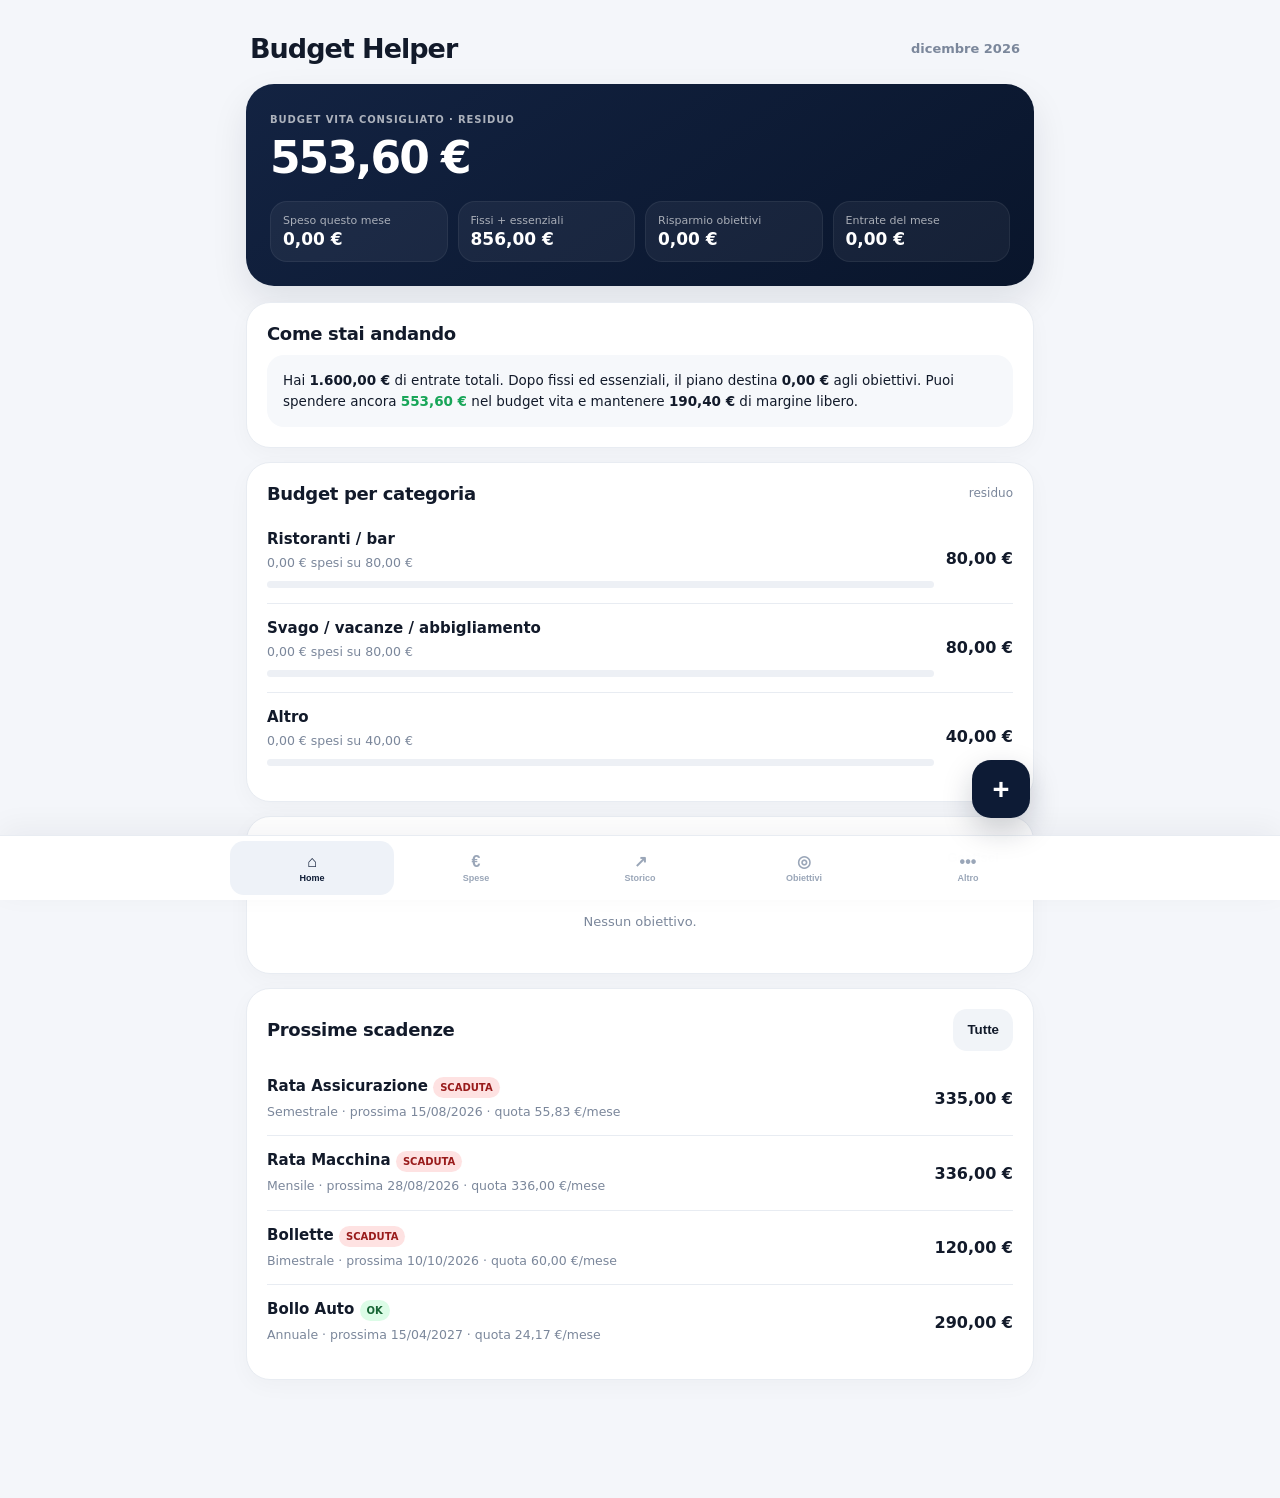
==== index.html @ e0d28193 "Remove income settings and load monthly income logic directly" ====
<!doctype html><html lang="it"><head><meta charset="utf-8"><meta name="viewport" content="width=device-width,initial-scale=1,viewport-fit=cover"><meta name="theme-color" content="#0f172a"><title>Budget Helper</title><link rel="manifest" href="manifest.json"><link rel="stylesheet" href="styles.css"></head><body><div class="wrap"><div class="top"><h1>Budget Helper</h1><div id="monthLabel" class="month"></div></div>
<section id="home" class="page on"><div class="hero"><small>DISPONIBILE PER LA VITA QUOTIDIANA</small><div id="lifeLeft" class="big">€0</div><div class="heroGrid"><div class="heroMini"><span>Speso questo mese</span><b id="spentM">€0</b></div><div class="heroMini"><span>Fissi + essenziali</span><b id="fixedM">€0</b></div><div class="heroMini"><span>Risparmio obiettivi</span><b id="saveM">€0</b></div><div class="heroMini"><span>Entrate del mese</span><b>€0</b></div></div></div><div class="card"><div class="title"><h2>Come stai andando</h2></div><div id="suggestion" class="hint"></div></div><div class="card"><div class="title"><h2>Budget per categoria</h2><span class="muted">residuo</span></div><div id="budgetRows"></div></div><div class="card"><div class="title"><h2>Obiettivi</h2><button class="ghost" onclick="openTab('goals')">Gestisci</button></div><div id="goalPreview"></div></div><div class="card"><div class="title"><h2>Prossime scadenze</h2><button class="ghost" onclick="openTab('deadlines')">Tutte</button></div><div id="homeDeadlines"></div></div></section>
<section id="expenses" class="page"><div class="card"><div class="title"><h2>Spese di questo mese</h2><div><span id="expenseTotal" class="money"></span> <button onclick="openExpense()">+ Spesa</button></div></div><div id="expenseList"></div></div></section>
<section id="history" class="page"><div class="card"><div class="monthNav"><button class="ghost" onclick="shiftHistory(-1)">‹</button><select id="historyMonth" onchange="setHistoryMonth(this.value)"></select><button class="ghost" onclick="shiftHistory(1)">›</button></div></div><div class="card"><div class="statGrid"><div class="stat"><span>Entrate</span><input id="histIncome" type="number" step=".01" onchange="saveHistoryIncome()"></div><div class="stat"><span>Uscite</span><b id="histOut">€0</b></div><div class="stat"><span>Risparmio</span><b id="histSave">€0</b></div><div class="stat"><span>% risparmio</span><b id="histRate">0%</b></div></div></div><div class="card"><div class="title"><h2>Andamento spese</h2><div id="chartToggle" class="toggle"><button class="on" onclick="switchChart('total',this)">Totale</button><button onclick="switchChart('cats',this)">Categorie</button></div></div><div class="chartWrap"><canvas id="historyChart"></canvas></div></div><div class="card"><div class="title"><h2>Spesa per categoria</h2></div><div id="historyCats"></div></div></section>
<section id="goals" class="page"><div class="card"><div class="split"><div class="stat"><span>Capacità mensile</span><b id="goalCapacity">€0</b></div><div class="stat"><span>Non assegnato</span><b id="goalRemainder">€0</b></div></div></div><div class="card"><div class="title"><h2>Obiettivi di risparmio</h2></div><div id="goalList"></div></div><div class="card"><h2 style="font-size:16px">Nuovo obiettivo</h2><div class="form"><input id="gName" placeholder="Nome, es. Matrimonio"><div class="form2"><input id="gTarget" type="number" placeholder="Target €"><input id="gSaved" type="number" placeholder="Già accantonato €"></div><div class="form2"><input id="gPrio" type="number" min="1" value="1" placeholder="Priorità"><input id="gDate" type="date"></div><button onclick="addGoal()">Aggiungi obiettivo</button></div></div></section>
<section id="deadlines" class="page"><div class="card"><div class="title"><h2>Spese fisse & scadenze</h2><span class="money"><span id="deadlineMonthly"></span>/mese</span></div><div id="deadlineList"></div></div><div class="card"><h2 style="font-size:16px">Nuova scadenza</h2><div class="form"><input id="dlName" placeholder="Voce, es. Assicurazione"><div class="form2"><input id="dlAmount" type="number" step=".01" placeholder="Importo €"><select id="dlFreq"><option>Mensile</option><option>Bimestrale</option><option>Trimestrale</option><option>Semestrale</option><option>Annuale</option></select></div><input id="dlDate" type="date"><button onclick="addDeadline()">Aggiungi scadenza</button></div></div><div class="card"><div class="callout">Quando premi <b>Pagato</b>, la prossima data avanza automaticamente in base alla frequenza. La quota mensile viene usata dal Budget Helper per capire quanto denaro è davvero disponibile.</div></div></section>
<section id="settings" class="page"><div class="card"><div class="title"><h2>Budget e costi fissi</h2></div><div class="setting"><div><div class="name">Budget vita quotidiana</div><div class="meta">Soglia minima di comfort per ristoranti, svago e altro</div></div><input id="life" type="number" onchange="saveSettings()"></div><div class="setting"><div><div class="name">Altri costi fissi mensili</div><div class="meta">Oltre alle scadenze ricorrenti</div></div><input id="otherFixed" type="number" onchange="saveSettings()"></div><div class="row"><div><div class="name">Totale fissi mensilizzati</div><div class="meta">Calcolato automaticamente dalle scadenze</div></div><div id="fixedCalc" class="money"></div></div></div><div class="card"><div class="title"><h2>Minimi essenziali</h2><span class="muted">protetti prima del risparmio</span></div><div id="essentialSettings"></div></div><div class="card"><div class="title"><h2>Distribuzione budget vita</h2><span class="muted">percentuali</span></div><div id="catSettings"></div></div></section>
<section id="more" class="page"><div class="moreHero"><div class="moreEyebrow">STRUMENTI</div><h2>Tutto il resto, in un posto solo</h2><p>Scadenze, analisi e impostazioni restano a portata di mano senza affollare la barra principale.</p></div><div class="actionGrid"><button class="actionCard" onclick="openTab('deadlines')"><span class="actionIcon">◷</span><strong>Scadenze</strong><small>Rate, bollo, assicurazione e bollette</small></button><button class="actionCard" onclick="openTab('analytics')"><span class="actionIcon">▥</span><strong>Analisi</strong><small>Riepilogo annuale e medie storiche</small></button><button class="actionCard" onclick="openTab('settings')"><span class="actionIcon">⚙</span><strong>Impostazioni</strong><small>Budget, minimi e backup dati</small></button></div></section></div>
<input id="salary" type="hidden" value="0"><input id="extra" type="hidden" value="0">
<button class="quick" onclick="openExpense()">+</button><div id="sheetBack" class="sheetBack" onclick="if(event.target===this)closeExpense()"><div class="sheet"><h2>Nuova spesa</h2><div class="form"><input id="exAmt" type="number" inputmode="decimal" step=".01" placeholder="Importo €"><select id="exCat"></select><input id="exDesc" placeholder="Nota opzionale"><div class="sheetActions"><button class="ghost" onclick="closeExpense()">Annulla</button><button onclick="addExpense()">Salva spesa</button></div></div></div></div>
<nav class="tabs"><div><button class="on" data-tab="home" onclick="tab('home',this)"><b>⌂</b>Home</button><button data-tab="expenses" onclick="tab('expenses',this)"><b>€</b>Spese</button><button data-tab="history" onclick="tab('history',this)"><b>↗</b>Storico</button><button data-tab="goals" onclick="tab('goals',this)"><b>◎</b>Obiettivi</button><button data-tab="more" onclick="tab('more',this)"><b>•••</b>Altro</button></div></nav><script src="app.js?v=40"></script><script src="excel-data.js?v=40"></script><script src="monthly-income-v1.js?v=40"></script><script>if('serviceWorker'in navigator)navigator.serviceWorker.register('./sw.js?v=40')</script></body></html>
---- styles.css ----
:root{--bg:#f4f6fa;--card:#fff;--ink:#121a2a;--muted:#7b879b;--line:#e8ecf2;--green:#18a558;--amber:#e08a1e;--red:#df3535;--soft:#f6f8fb;--nav:#0d1b35;--accent:#2563eb}*{box-sizing:border-box;-webkit-tap-highlight-color:transparent}html,body{background:var(--bg)}body{margin:0;color:var(--ink);font-family:Inter,system-ui,-apple-system,BlinkMacSystemFont,"Segoe UI",sans-serif;font-size:16px}.wrap{max-width:820px;margin:auto;padding:18px 16px 104px}.top{display:grid;grid-template-columns:1fr auto auto;gap:10px;align-items:center;margin:5px 4px 20px}.top h1{font-size:27px;letter-spacing:-1px;margin:0;font-weight:850}.month{font-size:13px;color:var(--muted);font-weight:750}.hero{background:linear-gradient(145deg,#132342,#09152b);color:#fff;border-radius:28px;padding:24px;margin-bottom:16px;box-shadow:0 16px 36px #0f172a18}.hero small{opacity:.65;font-size:10px;letter-spacing:.09em;font-weight:800}.hero .big{font-size:44px;font-weight:880;letter-spacing:-2px;margin:5px 0 18px}.heroGrid{display:grid;grid-template-columns:1fr 1fr;gap:10px}.heroMini{background:#ffffff0d;border:1px solid #ffffff10;border-radius:17px;padding:12px}.heroMini span{display:block;font-size:11px;opacity:.62;margin-bottom:2px}.heroMini b{font-size:17px}.card{background:var(--card);border:1px solid var(--line);border-radius:24px;padding:20px;margin-bottom:14px;box-shadow:0 6px 22px #10182808}.title{display:flex;justify-content:space-between;align-items:center;gap:10px;margin-bottom:11px}.title h2,.card>h2{font-size:18px;letter-spacing:-.35px;margin:0}.muted{font-size:12px;color:var(--muted)}.row{display:flex;align-items:center;justify-content:space-between;gap:12px;padding:15px 0;border-top:1px solid var(--line)}.row:first-child{border-top:0}.grow{flex:1;min-width:0}.name{font-size:15px;font-weight:780;line-height:1.3}.meta{font-size:12.5px;color:var(--muted);margin-top:5px;line-height:1.4}.money{font-weight:840;white-space:nowrap;font-size:16px}.bar{height:7px;background:#edf0f5;border-radius:99px;overflow:hidden;margin-top:9px}.bar i{display:block;height:100%;background:var(--nav);border-radius:99px}.bar i.warnbar{background:var(--amber)}.bar i.badbar{background:var(--red)}.pill{display:inline-block;font-size:10px;font-weight:800;padding:4px 7px;border-radius:99px;background:#f1f5f9;color:#475569}.pill.good{background:#dcfce7;color:#166534}.pill.warn{background:#fef3c7;color:#92400e}.pill.bad{background:#fee2e2;color:#991b1b}.hint{padding:15px 16px;background:var(--soft);border-radius:17px;font-size:13.5px;line-height:1.55}.good{color:var(--green)}.warn{color:var(--amber)}.bad{color:var(--red)}button{border:0;background:var(--nav);color:#fff;border-radius:14px;padding:10px 14px;font-weight:800;min-height:42px}button:active{transform:scale(.97)}.ghost{background:#f1f4f8;color:var(--ink)}.danger{background:#fee2e2;color:#991b1b}input,select{font:inherit;border:1px solid #dce2ea;border-radius:14px;padding:12px;background:#fff;width:100%;min-height:46px;outline:none}.form{display:grid;gap:11px}.form2{display:grid;grid-template-columns:1fr 1fr;gap:10px}.form3{display:grid;grid-template-columns:2fr 1fr 1fr;gap:10px}.quick{position:fixed;right:20px;bottom:82px;width:58px;height:58px;border-radius:19px;font-size:29px;padding:0;box-shadow:0 12px 30px #0f172a35;z-index:6}.sheetBack{display:none;position:fixed;inset:0;background:#0f172a99;z-index:10;backdrop-filter:blur(3px)}.sheetBack.on{display:block}.sheet{position:absolute;left:0;right:0;bottom:0;background:#fff;border-radius:28px 28px 0 0;padding:24px 20px calc(22px + env(safe-area-inset-bottom));max-width:820px;margin:auto;max-height:88vh;overflow:auto}.sheet h2{margin:0 0 18px;font-size:22px}.sheetActions{display:grid;grid-template-columns:1fr 2fr;gap:9px;margin-top:12px}.page{display:none}.page.on{display:block}.tabs{position:fixed;bottom:0;left:0;right:0;background:#fffffff7;backdrop-filter:blur(20px);border-top:1px solid var(--line);z-index:5;padding:5px 6px calc(5px + env(safe-area-inset-bottom));box-shadow:0 -8px 30px #0f172a0c}.tabs>div{max-width:820px;margin:auto;display:grid!important;grid-template-columns:repeat(5,minmax(0,1fr))!important;width:100%;align-items:center}.tabs button{display:flex;flex-direction:column;align-items:center;justify-content:center;background:transparent;color:#9aa6b8;border-radius:14px;padding:6px 0 5px;font-size:9px;line-height:1.05;width:100%;min-width:0;min-height:54px;overflow:hidden;white-space:nowrap}.tabs button.on{color:var(--nav);background:#eef2f8}.tabs b{display:block;font-size:16px;line-height:18px;margin-bottom:3px}.setting{display:grid;grid-template-columns:minmax(0,1fr) 112px;gap:10px;align-items:center;padding:12px 0;border-top:1px solid var(--line)}.setting:first-child{border:0}.statGrid{display:grid;grid-template-columns:1fr 1fr;gap:10px}.stat{background:var(--soft);border-radius:17px;padding:14px;min-width:0}.stat span{display:block;color:var(--muted);font-size:11px;font-weight:750}.stat b{font-size:20px;display:block;margin-top:4px;letter-spacing:-.4px}.stat input{margin-top:4px}.monthNav{display:grid;grid-template-columns:44px minmax(0,1fr) 44px;gap:9px;align-items:center}.monthNav button{padding:7px}.monthNav select{text-align:center;font-weight:800;font-size:16px}.chartWrap{height:210px;position:relative;overflow:hidden;background:linear-gradient(180deg,#fff,#fafbfd);border-radius:15px}.chartWrap canvas{display:block;width:100%!important;height:100%!important}.deadlineActions{display:flex;gap:6px;align-items:center;flex-shrink:0}.deadlineActions button{padding:6px 8px;font-size:10px;min-height:34px}.empty{padding:24px 0;color:var(--muted);font-size:13px;text-align:center}.split{display:grid;grid-template-columns:1fr 1fr;gap:10px}.callout{border-left:4px solid var(--nav);background:var(--soft);padding:14px;border-radius:13px;font-size:13px;line-height:1.5}.toggle{display:flex;gap:3px;background:#f1f4f8;border-radius:12px;padding:3px}.toggle button{background:transparent;color:var(--muted);padding:6px 9px;font-size:10px;min-height:30px}.toggle button.on{background:#fff;color:var(--ink);box-shadow:0 1px 3px #0000000f}.analysis-grid{display:grid;gap:13px}.analysis-grid .card{margin-bottom:0}#expenses .card{padding:0;overflow:hidden}#expenses .title{padding:20px 20px 12px;margin:0;border-bottom:1px solid var(--line)}#expenses #expenseList{padding:0 20px 4px}#expenses .row{padding:16px 0}#expenses .meta{display:flex;align-items:center;gap:6px}#expenses .meta:before{content:'•';color:#c3cad5}#expenses .deadlineActions .ghost{width:34px;height:34px;border-radius:50%;padding:0;min-height:34px}.moreHero{background:linear-gradient(145deg,#ffffff,#f7f9fc);border:1px solid var(--line);border-radius:26px;padding:22px;margin-bottom:14px}.moreHero h2{font-size:24px;letter-spacing:-.7px;margin:5px 0 8px}.moreHero p{font-size:13px;line-height:1.5;color:var(--muted);margin:0}.moreEyebrow{font-size:10px;font-weight:850;letter-spacing:.11em;color:var(--muted)}.actionGrid{display:grid;gap:12px}.actionCard{background:#fff;color:var(--ink);border:1px solid var(--line);border-radius:22px;text-align:left;padding:18px;display:grid;grid-template-columns:46px 1fr;column-gap:12px;align-items:center;box-shadow:0 5px 18px #10182806}.actionCard .actionIcon{grid-row:1/3;width:46px;height:46px;border-radius:15px;background:#eef2f8;display:grid;place-items:center;font-size:21px;color:var(--nav)}.actionCard strong{font-size:16px}.actionCard small{font-size:12px;color:var(--muted);font-weight:500;line-height:1.35}.actionCard:active{transform:scale(.985)}@media(max-width:480px){.wrap{padding:18px 20px 94px}.top{margin-bottom:19px}.top h1{font-size:25px}.hero{padding:22px;border-radius:26px}.hero .big{font-size:41px}.card{padding:18px;border-radius:22px}.row{gap:9px}.form3{grid-template-columns:1fr}.chartWrap{height:200px}.quick{bottom:73px;right:18px}.tabs{padding-left:4px;padding-right:4px}.tabs button{font-size:8.5px}.tabs b{font-size:15px}#expenses .title{padding:18px 18px 12px}#expenses #expenseList{padding:0 18px 3px}}@media(min-width:650px){.wrap{padding-top:28px}.quick{right:calc(50% - 390px)}.statGrid{grid-template-columns:repeat(4,1fr)}.heroGrid{grid-template-columns:repeat(4,1fr)}.actionGrid{grid-template-columns:repeat(3,1fr)}.actionCard{display:block}.actionCard .actionIcon{margin-bottom:12px}}
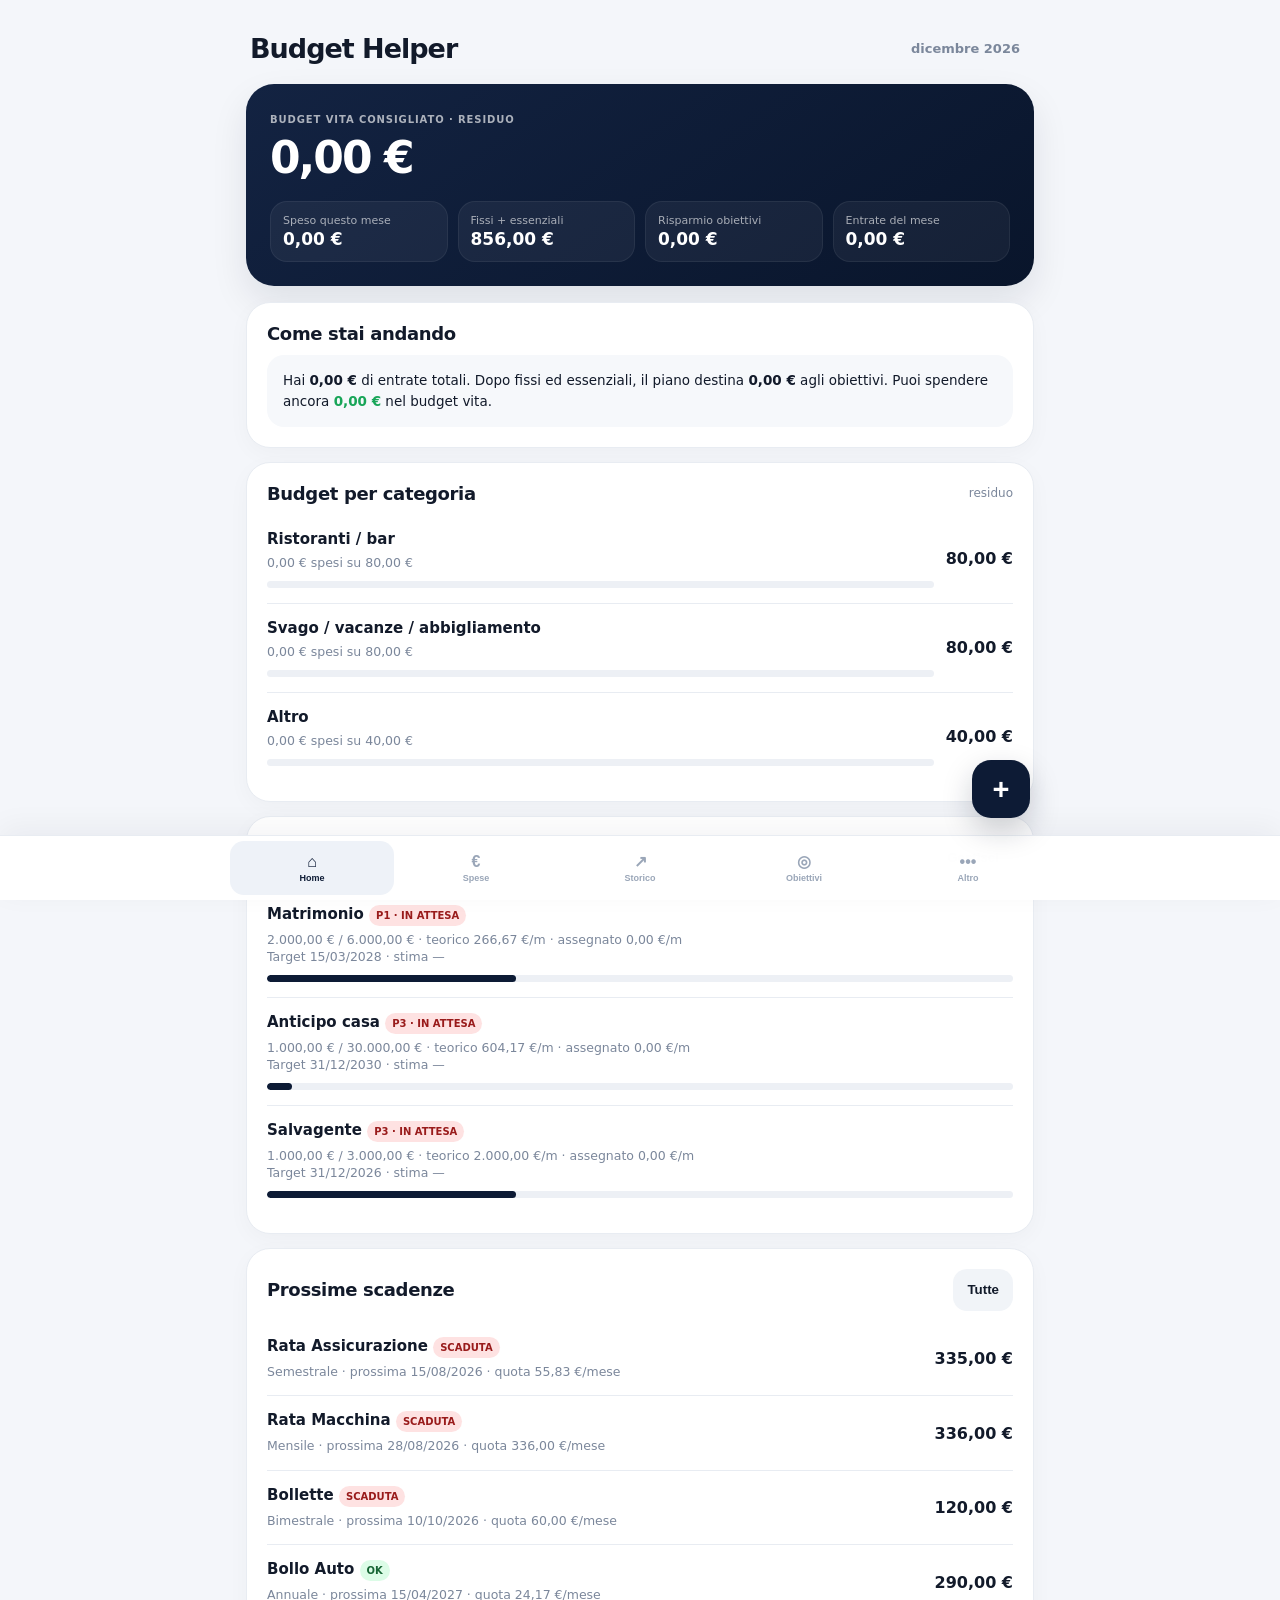
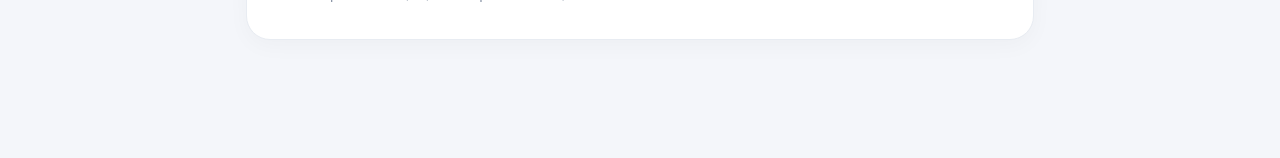
==== commit 793dc7f9: "Remove income settings from UI and load monthly income core directly" ====
--- a/index.html
+++ b/index.html
@@ -1,11 +1,10 @@
 <!doctype html><html lang="it"><head><meta charset="utf-8"><meta name="viewport" content="width=device-width,initial-scale=1,viewport-fit=cover"><meta name="theme-color" content="#0f172a"><title>Budget Helper</title><link rel="manifest" href="manifest.json"><link rel="stylesheet" href="styles.css"></head><body><div class="wrap"><div class="top"><h1>Budget Helper</h1><div id="monthLabel" class="month"></div></div>
-<section id="home" class="page on"><div class="hero"><small>DISPONIBILE PER LA VITA QUOTIDIANA</small><div id="lifeLeft" class="big">€0</div><div class="heroGrid"><div class="heroMini"><span>Speso questo mese</span><b id="spentM">€0</b></div><div class="heroMini"><span>Fissi + essenziali</span><b id="fixedM">€0</b></div><div class="heroMini"><span>Risparmio obiettivi</span><b id="saveM">€0</b></div><div class="heroMini"><span>Entrate del mese</span><b>€0</b></div></div></div><div class="card"><div class="title"><h2>Come stai andando</h2></div><div id="suggestion" class="hint"></div></div><div class="card"><div class="title"><h2>Budget per categoria</h2><span class="muted">residuo</span></div><div id="budgetRows"></div></div><div class="card"><div class="title"><h2>Obiettivi</h2><button class="ghost" onclick="openTab('goals')">Gestisci</button></div><div id="goalPreview"></div></div><div class="card"><div class="title"><h2>Prossime scadenze</h2><button class="ghost" onclick="openTab('deadlines')">Tutte</button></div><div id="homeDeadlines"></div></div></section>
+<section id="home" class="page on"><div class="hero"><small>DISPONIBILE PER LA VITA QUOTIDIANA</small><div id="lifeLeft" class="big">€0</div><div class="heroGrid"><div class="heroMini"><span>Speso questo mese</span><b id="spentM">€0</b></div><div class="heroMini"><span>Fissi + essenziali</span><b id="fixedM">€0</b></div><div class="heroMini"><span>Risparmio obiettivi</span><b id="saveM">€0</b></div><div class="heroMini"><span>Entrate del mese</span><b id="homeIncome">€0</b></div></div></div><div class="card"><div class="title"><h2>Come stai andando</h2></div><div id="suggestion" class="hint"></div></div><div class="card"><div class="title"><h2>Budget per categoria</h2><span class="muted">residuo</span></div><div id="budgetRows"></div></div><div class="card"><div class="title"><h2>Obiettivi</h2><button class="ghost" onclick="openTab('goals')">Gestisci</button></div><div id="goalPreview"></div></div><div class="card"><div class="title"><h2>Prossime scadenze</h2><button class="ghost" onclick="openTab('deadlines')">Tutte</button></div><div id="homeDeadlines"></div></div></section>
 <section id="expenses" class="page"><div class="card"><div class="title"><h2>Spese di questo mese</h2><div><span id="expenseTotal" class="money"></span> <button onclick="openExpense()">+ Spesa</button></div></div><div id="expenseList"></div></div></section>
-<section id="history" class="page"><div class="card"><div class="monthNav"><button class="ghost" onclick="shiftHistory(-1)">‹</button><select id="historyMonth" onchange="setHistoryMonth(this.value)"></select><button class="ghost" onclick="shiftHistory(1)">›</button></div></div><div class="card"><div class="statGrid"><div class="stat"><span>Entrate</span><input id="histIncome" type="number" step=".01" onchange="saveHistoryIncome()"></div><div class="stat"><span>Uscite</span><b id="histOut">€0</b></div><div class="stat"><span>Risparmio</span><b id="histSave">€0</b></div><div class="stat"><span>% risparmio</span><b id="histRate">0%</b></div></div></div><div class="card"><div class="title"><h2>Andamento spese</h2><div id="chartToggle" class="toggle"><button class="on" onclick="switchChart('total',this)">Totale</button><button onclick="switchChart('cats',this)">Categorie</button></div></div><div class="chartWrap"><canvas id="historyChart"></canvas></div></div><div class="card"><div class="title"><h2>Spesa per categoria</h2></div><div id="historyCats"></div></div></section>
+<section id="history" class="page"><div class="card"><div class="monthNav"><button class="ghost" onclick="shiftHistory(-1)">‹</button><select id="historyMonth" onchange="setHistoryMonth(this.value)"></select><button class="ghost" onclick="shiftHistory(1)">›</button></div></div><div class="card"><div class="statGrid"><div class="stat"><span>Entrate</span><input id="histIncome" type="number" step=".01" inputmode="decimal" onchange="saveHistoryIncome()"></div><div class="stat"><span>Uscite</span><b id="histOut">€0</b></div><div class="stat"><span>Risparmio</span><b id="histSave">€0</b></div><div class="stat"><span>% risparmio</span><b id="histRate">0%</b></div></div></div><div class="card"><div class="title"><h2>Andamento spese</h2><div id="chartToggle" class="toggle"><button class="on" onclick="switchChart('total',this)">Totale</button><button onclick="switchChart('cats',this)">Categorie</button></div></div><div class="chartWrap"><canvas id="historyChart"></canvas></div></div><div class="card"><div class="title"><h2>Spesa per categoria</h2></div><div id="historyCats"></div></div></section>
 <section id="goals" class="page"><div class="card"><div class="split"><div class="stat"><span>Capacità mensile</span><b id="goalCapacity">€0</b></div><div class="stat"><span>Non assegnato</span><b id="goalRemainder">€0</b></div></div></div><div class="card"><div class="title"><h2>Obiettivi di risparmio</h2></div><div id="goalList"></div></div><div class="card"><h2 style="font-size:16px">Nuovo obiettivo</h2><div class="form"><input id="gName" placeholder="Nome, es. Matrimonio"><div class="form2"><input id="gTarget" type="number" placeholder="Target €"><input id="gSaved" type="number" placeholder="Già accantonato €"></div><div class="form2"><input id="gPrio" type="number" min="1" value="1" placeholder="Priorità"><input id="gDate" type="date"></div><button onclick="addGoal()">Aggiungi obiettivo</button></div></div></section>
 <section id="deadlines" class="page"><div class="card"><div class="title"><h2>Spese fisse & scadenze</h2><span class="money"><span id="deadlineMonthly"></span>/mese</span></div><div id="deadlineList"></div></div><div class="card"><h2 style="font-size:16px">Nuova scadenza</h2><div class="form"><input id="dlName" placeholder="Voce, es. Assicurazione"><div class="form2"><input id="dlAmount" type="number" step=".01" placeholder="Importo €"><select id="dlFreq"><option>Mensile</option><option>Bimestrale</option><option>Trimestrale</option><option>Semestrale</option><option>Annuale</option></select></div><input id="dlDate" type="date"><button onclick="addDeadline()">Aggiungi scadenza</button></div></div><div class="card"><div class="callout">Quando premi <b>Pagato</b>, la prossima data avanza automaticamente in base alla frequenza. La quota mensile viene usata dal Budget Helper per capire quanto denaro è davvero disponibile.</div></div></section>
-<section id="settings" class="page"><div class="card"><div class="title"><h2>Budget e costi fissi</h2></div><div class="setting"><div><div class="name">Budget vita quotidiana</div><div class="meta">Soglia minima di comfort per ristoranti, svago e altro</div></div><input id="life" type="number" onchange="saveSettings()"></div><div class="setting"><div><div class="name">Altri costi fissi mensili</div><div class="meta">Oltre alle scadenze ricorrenti</div></div><input id="otherFixed" type="number" onchange="saveSettings()"></div><div class="row"><div><div class="name">Totale fissi mensilizzati</div><div class="meta">Calcolato automaticamente dalle scadenze</div></div><div id="fixedCalc" class="money"></div></div></div><div class="card"><div class="title"><h2>Minimi essenziali</h2><span class="muted">protetti prima del risparmio</span></div><div id="essentialSettings"></div></div><div class="card"><div class="title"><h2>Distribuzione budget vita</h2><span class="muted">percentuali</span></div><div id="catSettings"></div></div></section>
+<section id="settings" class="page"><div class="card"><div class="title"><h2>Budget e margini</h2></div><div class="callout" style="margin-bottom:8px">Le <b>entrate</b> si registrano esclusivamente nello <b>Storico</b>, mese per mese.</div><div class="setting"><div><div class="name">Budget vita quotidiana</div><div class="meta">Soglia minima di comfort. Se le entrate lo permettono, l’app può consigliarti più margine.</div></div><input id="life" type="number" onchange="saveSettings()"></div><div class="setting"><div><div class="name">Altri costi fissi mensili</div><div class="meta">Oltre alle scadenze ricorrenti</div></div><input id="otherFixed" type="number" onchange="saveSettings()"></div><div class="row"><div><div class="name">Totale fissi mensilizzati</div><div class="meta">Calcolato automaticamente dalle scadenze</div></div><div id="fixedCalc" class="money"></div></div></div><input id="salary" type="hidden" value="0"><input id="extra" type="hidden" value="0"><div class="card"><div class="title"><h2>Minimi essenziali</h2><span class="muted">protetti prima del risparmio</span></div><div id="essentialSettings"></div></div><div class="card"><div class="title"><h2>Distribuzione budget vita</h2><span class="muted">percentuali</span></div><div id="catSettings"></div></div></section>
 <section id="more" class="page"><div class="moreHero"><div class="moreEyebrow">STRUMENTI</div><h2>Tutto il resto, in un posto solo</h2><p>Scadenze, analisi e impostazioni restano a portata di mano senza affollare la barra principale.</p></div><div class="actionGrid"><button class="actionCard" onclick="openTab('deadlines')"><span class="actionIcon">◷</span><strong>Scadenze</strong><small>Rate, bollo, assicurazione e bollette</small></button><button class="actionCard" onclick="openTab('analytics')"><span class="actionIcon">▥</span><strong>Analisi</strong><small>Riepilogo annuale e medie storiche</small></button><button class="actionCard" onclick="openTab('settings')"><span class="actionIcon">⚙</span><strong>Impostazioni</strong><small>Budget, minimi e backup dati</small></button></div></section></div>
-<input id="salary" type="hidden" value="0"><input id="extra" type="hidden" value="0">
 <button class="quick" onclick="openExpense()">+</button><div id="sheetBack" class="sheetBack" onclick="if(event.target===this)closeExpense()"><div class="sheet"><h2>Nuova spesa</h2><div class="form"><input id="exAmt" type="number" inputmode="decimal" step=".01" placeholder="Importo €"><select id="exCat"></select><input id="exDesc" placeholder="Nota opzionale"><div class="sheetActions"><button class="ghost" onclick="closeExpense()">Annulla</button><button onclick="addExpense()">Salva spesa</button></div></div></div></div>
-<nav class="tabs"><div><button class="on" data-tab="home" onclick="tab('home',this)"><b>⌂</b>Home</button><button data-tab="expenses" onclick="tab('expenses',this)"><b>€</b>Spese</button><button data-tab="history" onclick="tab('history',this)"><b>↗</b>Storico</button><button data-tab="goals" onclick="tab('goals',this)"><b>◎</b>Obiettivi</button><button data-tab="more" onclick="tab('more',this)"><b>•••</b>Altro</button></div></nav><script src="app.js?v=40"></script><script src="excel-data.js?v=40"></script><script src="monthly-income-v1.js?v=40"></script><script>if('serviceWorker'in navigator)navigator.serviceWorker.register('./sw.js?v=40')</script></body></html>+<nav class="tabs"><div><button class="on" data-tab="home" onclick="tab('home',this)"><b>⌂</b>Home</button><button data-tab="expenses" onclick="tab('expenses',this)"><b>€</b>Spese</button><button data-tab="history" onclick="tab('history',this)"><b>↗</b>Storico</button><button data-tab="goals" onclick="tab('goals',this)"><b>◎</b>Obiettivi</button><button data-tab="more" onclick="tab('more',this)"><b>•••</b>Altro</button></div></nav><script src="app.js?v=41"></script><script src="excel-data.js?v=41"></script><script src="monthly-income-v1.js?v=41"></script><script>if('serviceWorker'in navigator)navigator.serviceWorker.register('./sw.js?v=41')</script></body></html>
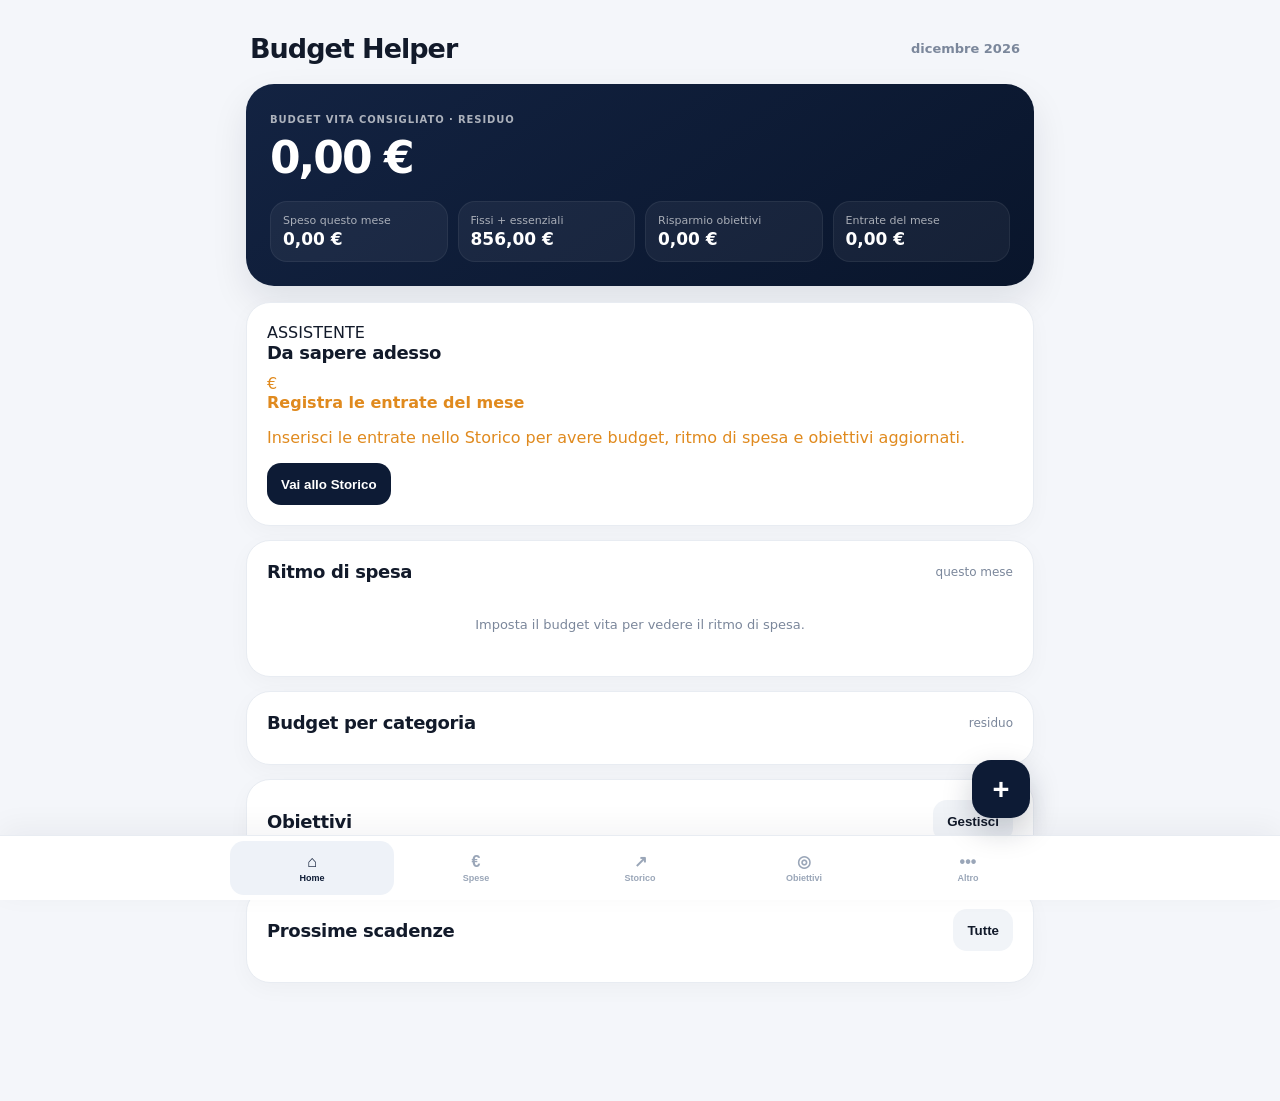
==== commit 928a235e: "Add financial assistant insights to Home" ====
--- a/index.html
+++ b/index.html
@@ -1,5 +1,5 @@
-<!doctype html><html lang="it"><head><meta charset="utf-8"><meta name="viewport" content="width=device-width,initial-scale=1,viewport-fit=cover"><meta name="theme-color" content="#0f172a"><title>Budget Helper</title><link rel="manifest" href="manifest.json"><link rel="stylesheet" href="styles.css"></head><body><div class="wrap"><div class="top"><h1>Budget Helper</h1><div id="monthLabel" class="month"></div></div>
-<section id="home" class="page on"><div class="hero"><small>DISPONIBILE PER LA VITA QUOTIDIANA</small><div id="lifeLeft" class="big">€0</div><div class="heroGrid"><div class="heroMini"><span>Speso questo mese</span><b id="spentM">€0</b></div><div class="heroMini"><span>Fissi + essenziali</span><b id="fixedM">€0</b></div><div class="heroMini"><span>Risparmio obiettivi</span><b id="saveM">€0</b></div><div class="heroMini"><span>Entrate del mese</span><b id="homeIncome">€0</b></div></div></div><div class="card"><div class="title"><h2>Come stai andando</h2></div><div id="suggestion" class="hint"></div></div><div class="card"><div class="title"><h2>Budget per categoria</h2><span class="muted">residuo</span></div><div id="budgetRows"></div></div><div class="card"><div class="title"><h2>Obiettivi</h2><button class="ghost" onclick="openTab('goals')">Gestisci</button></div><div id="goalPreview"></div></div><div class="card"><div class="title"><h2>Prossime scadenze</h2><button class="ghost" onclick="openTab('deadlines')">Tutte</button></div><div id="homeDeadlines"></div></div></section>
+<!doctype html><html lang="it"><head><meta charset="utf-8"><meta name="viewport" content="width=device-width,initial-scale=1,viewport-fit=cover"><meta name="theme-color" content="#0f172a"><title>Budget Helper</title><link rel="manifest" href="manifest.json"><link rel="stylesheet" href="styles.css?v=42"></head><body><div class="wrap"><div class="top"><h1>Budget Helper</h1><div id="monthLabel" class="month"></div></div>
+<section id="home" class="page on"><div class="hero"><small>DISPONIBILE PER LA VITA QUOTIDIANA</small><div id="lifeLeft" class="big">€0</div><div class="heroGrid"><div class="heroMini"><span>Speso questo mese</span><b id="spentM">€0</b></div><div class="heroMini"><span>Fissi + essenziali</span><b id="fixedM">€0</b></div><div class="heroMini"><span>Risparmio obiettivi</span><b id="saveM">€0</b></div><div class="heroMini"><span>Entrate del mese</span><b id="homeIncome">€0</b></div></div></div><div class="card assistantCard"><div class="title"><div><span class="eyebrow">ASSISTENTE</span><h2>Da sapere adesso</h2></div><span class="assistantDot"></span></div><div id="smartInsights"></div></div><div class="card"><div class="title"><h2>Ritmo di spesa</h2><span class="muted">questo mese</span></div><div id="spendingPace"></div></div><div class="card"><div class="title"><h2>Budget per categoria</h2><span class="muted">residuo</span></div><div id="budgetRows"></div></div><div class="card"><div class="title"><h2>Obiettivi</h2><button class="ghost" onclick="openTab('goals')">Gestisci</button></div><div id="goalPreview"></div></div><div class="card"><div class="title"><h2>Prossime scadenze</h2><button class="ghost" onclick="openTab('deadlines')">Tutte</button></div><div id="homeDeadlines"></div></div></section>
 <section id="expenses" class="page"><div class="card"><div class="title"><h2>Spese di questo mese</h2><div><span id="expenseTotal" class="money"></span> <button onclick="openExpense()">+ Spesa</button></div></div><div id="expenseList"></div></div></section>
 <section id="history" class="page"><div class="card"><div class="monthNav"><button class="ghost" onclick="shiftHistory(-1)">‹</button><select id="historyMonth" onchange="setHistoryMonth(this.value)"></select><button class="ghost" onclick="shiftHistory(1)">›</button></div></div><div class="card"><div class="statGrid"><div class="stat"><span>Entrate</span><input id="histIncome" type="number" step=".01" inputmode="decimal" onchange="saveHistoryIncome()"></div><div class="stat"><span>Uscite</span><b id="histOut">€0</b></div><div class="stat"><span>Risparmio</span><b id="histSave">€0</b></div><div class="stat"><span>% risparmio</span><b id="histRate">0%</b></div></div></div><div class="card"><div class="title"><h2>Andamento spese</h2><div id="chartToggle" class="toggle"><button class="on" onclick="switchChart('total',this)">Totale</button><button onclick="switchChart('cats',this)">Categorie</button></div></div><div class="chartWrap"><canvas id="historyChart"></canvas></div></div><div class="card"><div class="title"><h2>Spesa per categoria</h2></div><div id="historyCats"></div></div></section>
 <section id="goals" class="page"><div class="card"><div class="split"><div class="stat"><span>Capacità mensile</span><b id="goalCapacity">€0</b></div><div class="stat"><span>Non assegnato</span><b id="goalRemainder">€0</b></div></div></div><div class="card"><div class="title"><h2>Obiettivi di risparmio</h2></div><div id="goalList"></div></div><div class="card"><h2 style="font-size:16px">Nuovo obiettivo</h2><div class="form"><input id="gName" placeholder="Nome, es. Matrimonio"><div class="form2"><input id="gTarget" type="number" placeholder="Target €"><input id="gSaved" type="number" placeholder="Già accantonato €"></div><div class="form2"><input id="gPrio" type="number" min="1" value="1" placeholder="Priorità"><input id="gDate" type="date"></div><button onclick="addGoal()">Aggiungi obiettivo</button></div></div></section>
@@ -7,4 +7,4 @@
 <section id="settings" class="page"><div class="card"><div class="title"><h2>Budget e margini</h2></div><div class="callout" style="margin-bottom:8px">Le <b>entrate</b> si registrano esclusivamente nello <b>Storico</b>, mese per mese.</div><div class="setting"><div><div class="name">Budget vita quotidiana</div><div class="meta">Soglia minima di comfort. Se le entrate lo permettono, l’app può consigliarti più margine.</div></div><input id="life" type="number" onchange="saveSettings()"></div><div class="setting"><div><div class="name">Altri costi fissi mensili</div><div class="meta">Oltre alle scadenze ricorrenti</div></div><input id="otherFixed" type="number" onchange="saveSettings()"></div><div class="row"><div><div class="name">Totale fissi mensilizzati</div><div class="meta">Calcolato automaticamente dalle scadenze</div></div><div id="fixedCalc" class="money"></div></div></div><input id="salary" type="hidden" value="0"><input id="extra" type="hidden" value="0"><div class="card"><div class="title"><h2>Minimi essenziali</h2><span class="muted">protetti prima del risparmio</span></div><div id="essentialSettings"></div></div><div class="card"><div class="title"><h2>Distribuzione budget vita</h2><span class="muted">percentuali</span></div><div id="catSettings"></div></div></section>
 <section id="more" class="page"><div class="moreHero"><div class="moreEyebrow">STRUMENTI</div><h2>Tutto il resto, in un posto solo</h2><p>Scadenze, analisi e impostazioni restano a portata di mano senza affollare la barra principale.</p></div><div class="actionGrid"><button class="actionCard" onclick="openTab('deadlines')"><span class="actionIcon">◷</span><strong>Scadenze</strong><small>Rate, bollo, assicurazione e bollette</small></button><button class="actionCard" onclick="openTab('analytics')"><span class="actionIcon">▥</span><strong>Analisi</strong><small>Riepilogo annuale e medie storiche</small></button><button class="actionCard" onclick="openTab('settings')"><span class="actionIcon">⚙</span><strong>Impostazioni</strong><small>Budget, minimi e backup dati</small></button></div></section></div>
 <button class="quick" onclick="openExpense()">+</button><div id="sheetBack" class="sheetBack" onclick="if(event.target===this)closeExpense()"><div class="sheet"><h2>Nuova spesa</h2><div class="form"><input id="exAmt" type="number" inputmode="decimal" step=".01" placeholder="Importo €"><select id="exCat"></select><input id="exDesc" placeholder="Nota opzionale"><div class="sheetActions"><button class="ghost" onclick="closeExpense()">Annulla</button><button onclick="addExpense()">Salva spesa</button></div></div></div></div>
-<nav class="tabs"><div><button class="on" data-tab="home" onclick="tab('home',this)"><b>⌂</b>Home</button><button data-tab="expenses" onclick="tab('expenses',this)"><b>€</b>Spese</button><button data-tab="history" onclick="tab('history',this)"><b>↗</b>Storico</button><button data-tab="goals" onclick="tab('goals',this)"><b>◎</b>Obiettivi</button><button data-tab="more" onclick="tab('more',this)"><b>•••</b>Altro</button></div></nav><script src="app.js?v=41"></script><script src="excel-data.js?v=41"></script><script src="monthly-income-v1.js?v=41"></script><script>if('serviceWorker'in navigator)navigator.serviceWorker.register('./sw.js?v=41')</script></body></html>+<nav class="tabs"><div><button class="on" data-tab="home" onclick="tab('home',this)"><b>⌂</b>Home</button><button data-tab="expenses" onclick="tab('expenses',this)"><b>€</b>Spese</button><button data-tab="history" onclick="tab('history',this)"><b>↗</b>Storico</button><button data-tab="goals" onclick="tab('goals',this)"><b>◎</b>Obiettivi</button><button data-tab="more" onclick="tab('more',this)"><b>•••</b>Altro</button></div></nav><script src="app.js?v=42"></script><script src="excel-data.js?v=42"></script><script src="monthly-income-v1.js?v=42"></script><script src="insights-v1.js?v=42"></script><script>if('serviceWorker'in navigator)navigator.serviceWorker.register('./sw.js?v=42')</script></body></html>
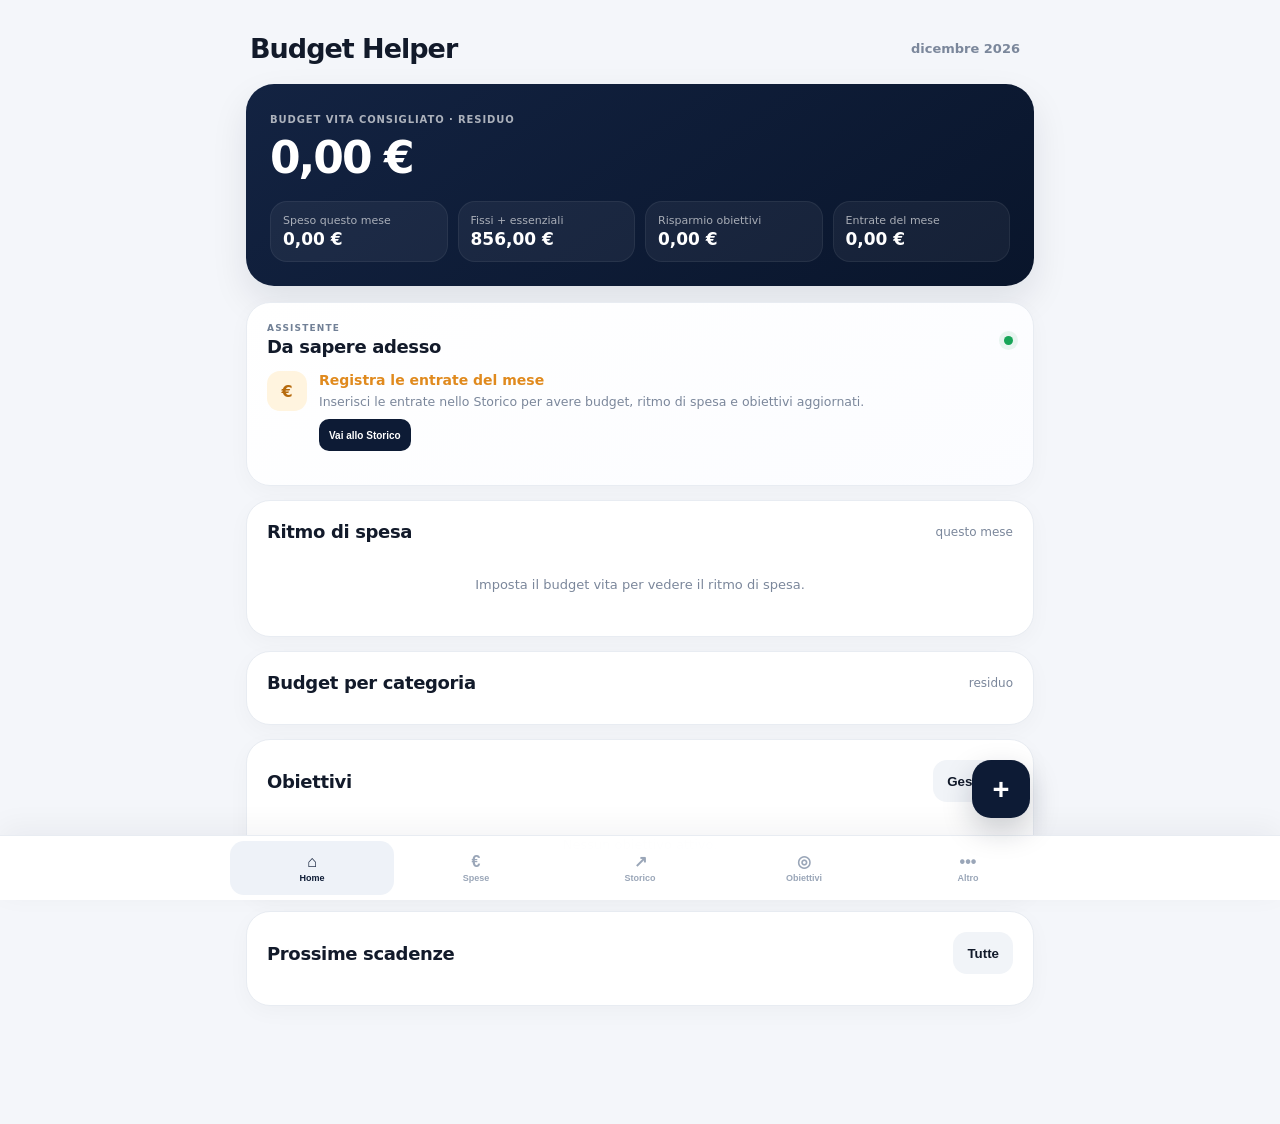
==== commit c29e70c3: "Load compact Home goal previews" ====
--- a/index.html
+++ b/index.html
@@ -1,4 +1,4 @@
-<!doctype html><html lang="it"><head><meta charset="utf-8"><meta name="viewport" content="width=device-width,initial-scale=1,viewport-fit=cover"><meta name="theme-color" content="#0f172a"><title>Budget Helper</title><link rel="manifest" href="manifest.json"><link rel="stylesheet" href="styles.css?v=42"></head><body><div class="wrap"><div class="top"><h1>Budget Helper</h1><div id="monthLabel" class="month"></div></div>
+<!doctype html><html lang="it"><head><meta charset="utf-8"><meta name="viewport" content="width=device-width,initial-scale=1,viewport-fit=cover"><meta name="theme-color" content="#0f172a"><title>Budget Helper</title><link rel="manifest" href="manifest.json"><link rel="stylesheet" href="styles.css?v=43"></head><body><div class="wrap"><div class="top"><h1>Budget Helper</h1><div id="monthLabel" class="month"></div></div>
 <section id="home" class="page on"><div class="hero"><small>DISPONIBILE PER LA VITA QUOTIDIANA</small><div id="lifeLeft" class="big">€0</div><div class="heroGrid"><div class="heroMini"><span>Speso questo mese</span><b id="spentM">€0</b></div><div class="heroMini"><span>Fissi + essenziali</span><b id="fixedM">€0</b></div><div class="heroMini"><span>Risparmio obiettivi</span><b id="saveM">€0</b></div><div class="heroMini"><span>Entrate del mese</span><b id="homeIncome">€0</b></div></div></div><div class="card assistantCard"><div class="title"><div><span class="eyebrow">ASSISTENTE</span><h2>Da sapere adesso</h2></div><span class="assistantDot"></span></div><div id="smartInsights"></div></div><div class="card"><div class="title"><h2>Ritmo di spesa</h2><span class="muted">questo mese</span></div><div id="spendingPace"></div></div><div class="card"><div class="title"><h2>Budget per categoria</h2><span class="muted">residuo</span></div><div id="budgetRows"></div></div><div class="card"><div class="title"><h2>Obiettivi</h2><button class="ghost" onclick="openTab('goals')">Gestisci</button></div><div id="goalPreview"></div></div><div class="card"><div class="title"><h2>Prossime scadenze</h2><button class="ghost" onclick="openTab('deadlines')">Tutte</button></div><div id="homeDeadlines"></div></div></section>
 <section id="expenses" class="page"><div class="card"><div class="title"><h2>Spese di questo mese</h2><div><span id="expenseTotal" class="money"></span> <button onclick="openExpense()">+ Spesa</button></div></div><div id="expenseList"></div></div></section>
 <section id="history" class="page"><div class="card"><div class="monthNav"><button class="ghost" onclick="shiftHistory(-1)">‹</button><select id="historyMonth" onchange="setHistoryMonth(this.value)"></select><button class="ghost" onclick="shiftHistory(1)">›</button></div></div><div class="card"><div class="statGrid"><div class="stat"><span>Entrate</span><input id="histIncome" type="number" step=".01" inputmode="decimal" onchange="saveHistoryIncome()"></div><div class="stat"><span>Uscite</span><b id="histOut">€0</b></div><div class="stat"><span>Risparmio</span><b id="histSave">€0</b></div><div class="stat"><span>% risparmio</span><b id="histRate">0%</b></div></div></div><div class="card"><div class="title"><h2>Andamento spese</h2><div id="chartToggle" class="toggle"><button class="on" onclick="switchChart('total',this)">Totale</button><button onclick="switchChart('cats',this)">Categorie</button></div></div><div class="chartWrap"><canvas id="historyChart"></canvas></div></div><div class="card"><div class="title"><h2>Spesa per categoria</h2></div><div id="historyCats"></div></div></section>
@@ -7,4 +7,4 @@
 <section id="settings" class="page"><div class="card"><div class="title"><h2>Budget e margini</h2></div><div class="callout" style="margin-bottom:8px">Le <b>entrate</b> si registrano esclusivamente nello <b>Storico</b>, mese per mese.</div><div class="setting"><div><div class="name">Budget vita quotidiana</div><div class="meta">Soglia minima di comfort. Se le entrate lo permettono, l’app può consigliarti più margine.</div></div><input id="life" type="number" onchange="saveSettings()"></div><div class="setting"><div><div class="name">Altri costi fissi mensili</div><div class="meta">Oltre alle scadenze ricorrenti</div></div><input id="otherFixed" type="number" onchange="saveSettings()"></div><div class="row"><div><div class="name">Totale fissi mensilizzati</div><div class="meta">Calcolato automaticamente dalle scadenze</div></div><div id="fixedCalc" class="money"></div></div></div><input id="salary" type="hidden" value="0"><input id="extra" type="hidden" value="0"><div class="card"><div class="title"><h2>Minimi essenziali</h2><span class="muted">protetti prima del risparmio</span></div><div id="essentialSettings"></div></div><div class="card"><div class="title"><h2>Distribuzione budget vita</h2><span class="muted">percentuali</span></div><div id="catSettings"></div></div></section>
 <section id="more" class="page"><div class="moreHero"><div class="moreEyebrow">STRUMENTI</div><h2>Tutto il resto, in un posto solo</h2><p>Scadenze, analisi e impostazioni restano a portata di mano senza affollare la barra principale.</p></div><div class="actionGrid"><button class="actionCard" onclick="openTab('deadlines')"><span class="actionIcon">◷</span><strong>Scadenze</strong><small>Rate, bollo, assicurazione e bollette</small></button><button class="actionCard" onclick="openTab('analytics')"><span class="actionIcon">▥</span><strong>Analisi</strong><small>Riepilogo annuale e medie storiche</small></button><button class="actionCard" onclick="openTab('settings')"><span class="actionIcon">⚙</span><strong>Impostazioni</strong><small>Budget, minimi e backup dati</small></button></div></section></div>
 <button class="quick" onclick="openExpense()">+</button><div id="sheetBack" class="sheetBack" onclick="if(event.target===this)closeExpense()"><div class="sheet"><h2>Nuova spesa</h2><div class="form"><input id="exAmt" type="number" inputmode="decimal" step=".01" placeholder="Importo €"><select id="exCat"></select><input id="exDesc" placeholder="Nota opzionale"><div class="sheetActions"><button class="ghost" onclick="closeExpense()">Annulla</button><button onclick="addExpense()">Salva spesa</button></div></div></div></div>
-<nav class="tabs"><div><button class="on" data-tab="home" onclick="tab('home',this)"><b>⌂</b>Home</button><button data-tab="expenses" onclick="tab('expenses',this)"><b>€</b>Spese</button><button data-tab="history" onclick="tab('history',this)"><b>↗</b>Storico</button><button data-tab="goals" onclick="tab('goals',this)"><b>◎</b>Obiettivi</button><button data-tab="more" onclick="tab('more',this)"><b>•••</b>Altro</button></div></nav><script src="app.js?v=42"></script><script src="excel-data.js?v=42"></script><script src="monthly-income-v1.js?v=42"></script><script src="insights-v1.js?v=42"></script><script>if('serviceWorker'in navigator)navigator.serviceWorker.register('./sw.js?v=42')</script></body></html>+<nav class="tabs"><div><button class="on" data-tab="home" onclick="tab('home',this)"><b>⌂</b>Home</button><button data-tab="expenses" onclick="tab('expenses',this)"><b>€</b>Spese</button><button data-tab="history" onclick="tab('history',this)"><b>↗</b>Storico</button><button data-tab="goals" onclick="tab('goals',this)"><b>◎</b>Obiettivi</button><button data-tab="more" onclick="tab('more',this)"><b>•••</b>Altro</button></div></nav><script src="app.js?v=43"></script><script src="excel-data.js?v=43"></script><script src="monthly-income-v1.js?v=43"></script><script src="insights-v1.js?v=43"></script><script src="home-goals-preview-v1.js?v=43"></script><script>if('serviceWorker'in navigator)navigator.serviceWorker.register('./sw.js?v=43')</script></body></html>
--- a/styles.css
+++ b/styles.css
@@ -1 +1 @@
-:root{--bg:#f4f6fa;--card:#fff;--ink:#121a2a;--muted:#7b879b;--line:#e8ecf2;--green:#18a558;--amber:#e08a1e;--red:#df3535;--soft:#f6f8fb;--nav:#0d1b35;--accent:#2563eb}*{box-sizing:border-box;-webkit-tap-highlight-color:transparent}html,body{background:var(--bg)}body{margin:0;color:var(--ink);font-family:Inter,system-ui,-apple-system,BlinkMacSystemFont,"Segoe UI",sans-serif;font-size:16px}.wrap{max-width:820px;margin:auto;padding:18px 16px 104px}.top{display:grid;grid-template-columns:1fr auto auto;gap:10px;align-items:center;margin:5px 4px 20px}.top h1{font-size:27px;letter-spacing:-1px;margin:0;font-weight:850}.month{font-size:13px;color:var(--muted);font-weight:750}.hero{background:linear-gradient(145deg,#132342,#09152b);color:#fff;border-radius:28px;padding:24px;margin-bottom:16px;box-shadow:0 16px 36px #0f172a18}.hero small{opacity:.65;font-size:10px;letter-spacing:.09em;font-weight:800}.hero .big{font-size:44px;font-weight:880;letter-spacing:-2px;margin:5px 0 18px}.heroGrid{display:grid;grid-template-columns:1fr 1fr;gap:10px}.heroMini{background:#ffffff0d;border:1px solid #ffffff10;border-radius:17px;padding:12px}.heroMini span{display:block;font-size:11px;opacity:.62;margin-bottom:2px}.heroMini b{font-size:17px}.card{background:var(--card);border:1px solid var(--line);border-radius:24px;padding:20px;margin-bottom:14px;box-shadow:0 6px 22px #10182808}.title{display:flex;justify-content:space-between;align-items:center;gap:10px;margin-bottom:11px}.title h2,.card>h2{font-size:18px;letter-spacing:-.35px;margin:0}.muted{font-size:12px;color:var(--muted)}.row{display:flex;align-items:center;justify-content:space-between;gap:12px;padding:15px 0;border-top:1px solid var(--line)}.row:first-child{border-top:0}.grow{flex:1;min-width:0}.name{font-size:15px;font-weight:780;line-height:1.3}.meta{font-size:12.5px;color:var(--muted);margin-top:5px;line-height:1.4}.money{font-weight:840;white-space:nowrap;font-size:16px}.bar{height:7px;background:#edf0f5;border-radius:99px;overflow:hidden;margin-top:9px}.bar i{display:block;height:100%;background:var(--nav);border-radius:99px}.bar i.warnbar{background:var(--amber)}.bar i.badbar{background:var(--red)}.pill{display:inline-block;font-size:10px;font-weight:800;padding:4px 7px;border-radius:99px;background:#f1f5f9;color:#475569}.pill.good{background:#dcfce7;color:#166534}.pill.warn{background:#fef3c7;color:#92400e}.pill.bad{background:#fee2e2;color:#991b1b}.hint{padding:15px 16px;background:var(--soft);border-radius:17px;font-size:13.5px;line-height:1.55}.good{color:var(--green)}.warn{color:var(--amber)}.bad{color:var(--red)}button{border:0;background:var(--nav);color:#fff;border-radius:14px;padding:10px 14px;font-weight:800;min-height:42px}button:active{transform:scale(.97)}.ghost{background:#f1f4f8;color:var(--ink)}.danger{background:#fee2e2;color:#991b1b}input,select{font:inherit;border:1px solid #dce2ea;border-radius:14px;padding:12px;background:#fff;width:100%;min-height:46px;outline:none}.form{display:grid;gap:11px}.form2{display:grid;grid-template-columns:1fr 1fr;gap:10px}.form3{display:grid;grid-template-columns:2fr 1fr 1fr;gap:10px}.quick{position:fixed;right:20px;bottom:82px;width:58px;height:58px;border-radius:19px;font-size:29px;padding:0;box-shadow:0 12px 30px #0f172a35;z-index:6}.sheetBack{display:none;position:fixed;inset:0;background:#0f172a99;z-index:10;backdrop-filter:blur(3px)}.sheetBack.on{display:block}.sheet{position:absolute;left:0;right:0;bottom:0;background:#fff;border-radius:28px 28px 0 0;padding:24px 20px calc(22px + env(safe-area-inset-bottom));max-width:820px;margin:auto;max-height:88vh;overflow:auto}.sheet h2{margin:0 0 18px;font-size:22px}.sheetActions{display:grid;grid-template-columns:1fr 2fr;gap:9px;margin-top:12px}.page{display:none}.page.on{display:block}.tabs{position:fixed;bottom:0;left:0;right:0;background:#fffffff7;backdrop-filter:blur(20px);border-top:1px solid var(--line);z-index:5;padding:5px 6px calc(5px + env(safe-area-inset-bottom));box-shadow:0 -8px 30px #0f172a0c}.tabs>div{max-width:820px;margin:auto;display:grid!important;grid-template-columns:repeat(5,minmax(0,1fr))!important;width:100%;align-items:center}.tabs button{display:flex;flex-direction:column;align-items:center;justify-content:center;background:transparent;color:#9aa6b8;border-radius:14px;padding:6px 0 5px;font-size:9px;line-height:1.05;width:100%;min-width:0;min-height:54px;overflow:hidden;white-space:nowrap}.tabs button.on{color:var(--nav);background:#eef2f8}.tabs b{display:block;font-size:16px;line-height:18px;margin-bottom:3px}.setting{display:grid;grid-template-columns:minmax(0,1fr) 112px;gap:10px;align-items:center;padding:12px 0;border-top:1px solid var(--line)}.setting:first-child{border:0}.statGrid{display:grid;grid-template-columns:1fr 1fr;gap:10px}.stat{background:var(--soft);border-radius:17px;padding:14px;min-width:0}.stat span{display:block;color:var(--muted);font-size:11px;font-weight:750}.stat b{font-size:20px;display:block;margin-top:4px;letter-spacing:-.4px}.stat input{margin-top:4px}.monthNav{display:grid;grid-template-columns:44px minmax(0,1fr) 44px;gap:9px;align-items:center}.monthNav button{padding:7px}.monthNav select{text-align:center;font-weight:800;font-size:16px}.chartWrap{height:210px;position:relative;overflow:hidden;background:linear-gradient(180deg,#fff,#fafbfd);border-radius:15px}.chartWrap canvas{display:block;width:100%!important;height:100%!important}.deadlineActions{display:flex;gap:6px;align-items:center;flex-shrink:0}.deadlineActions button{padding:6px 8px;font-size:10px;min-height:34px}.empty{padding:24px 0;color:var(--muted);font-size:13px;text-align:center}.split{display:grid;grid-template-columns:1fr 1fr;gap:10px}.callout{border-left:4px solid var(--nav);background:var(--soft);padding:14px;border-radius:13px;font-size:13px;line-height:1.5}.toggle{display:flex;gap:3px;background:#f1f4f8;border-radius:12px;padding:3px}.toggle button{background:transparent;color:var(--muted);padding:6px 9px;font-size:10px;min-height:30px}.toggle button.on{background:#fff;color:var(--ink);box-shadow:0 1px 3px #0000000f}.analysis-grid{display:grid;gap:13px}.analysis-grid .card{margin-bottom:0}#expenses .card{padding:0;overflow:hidden}#expenses .title{padding:20px 20px 12px;margin:0;border-bottom:1px solid var(--line)}#expenses #expenseList{padding:0 20px 4px}#expenses .row{padding:16px 0}#expenses .meta{display:flex;align-items:center;gap:6px}#expenses .meta:before{content:'•';color:#c3cad5}#expenses .deadlineActions .ghost{width:34px;height:34px;border-radius:50%;padding:0;min-height:34px}.moreHero{background:linear-gradient(145deg,#ffffff,#f7f9fc);border:1px solid var(--line);border-radius:26px;padding:22px;margin-bottom:14px}.moreHero h2{font-size:24px;letter-spacing:-.7px;margin:5px 0 8px}.moreHero p{font-size:13px;line-height:1.5;color:var(--muted);margin:0}.moreEyebrow{font-size:10px;font-weight:850;letter-spacing:.11em;color:var(--muted)}.actionGrid{display:grid;gap:12px}.actionCard{background:#fff;color:var(--ink);border:1px solid var(--line);border-radius:22px;text-align:left;padding:18px;display:grid;grid-template-columns:46px 1fr;column-gap:12px;align-items:center;box-shadow:0 5px 18px #10182806}.actionCard .actionIcon{grid-row:1/3;width:46px;height:46px;border-radius:15px;background:#eef2f8;display:grid;place-items:center;font-size:21px;color:var(--nav)}.actionCard strong{font-size:16px}.actionCard small{font-size:12px;color:var(--muted);font-weight:500;line-height:1.35}.actionCard:active{transform:scale(.985)}@media(max-width:480px){.wrap{padding:18px 20px 94px}.top{margin-bottom:19px}.top h1{font-size:25px}.hero{padding:22px;border-radius:26px}.hero .big{font-size:41px}.card{padding:18px;border-radius:22px}.row{gap:9px}.form3{grid-template-columns:1fr}.chartWrap{height:200px}.quick{bottom:73px;right:18px}.tabs{padding-left:4px;padding-right:4px}.tabs button{font-size:8.5px}.tabs b{font-size:15px}#expenses .title{padding:18px 18px 12px}#expenses #expenseList{padding:0 18px 3px}}@media(min-width:650px){.wrap{padding-top:28px}.quick{right:calc(50% - 390px)}.statGrid{grid-template-columns:repeat(4,1fr)}.heroGrid{grid-template-columns:repeat(4,1fr)}.actionGrid{grid-template-columns:repeat(3,1fr)}.actionCard{display:block}.actionCard .actionIcon{margin-bottom:12px}}+:root{--bg:#f4f6fa;--card:#fff;--ink:#121a2a;--muted:#7b879b;--line:#e8ecf2;--green:#18a558;--amber:#e08a1e;--red:#df3535;--soft:#f6f8fb;--nav:#0d1b35;--accent:#2563eb}*{box-sizing:border-box;-webkit-tap-highlight-color:transparent}html,body{background:var(--bg)}body{margin:0;color:var(--ink);font-family:Inter,system-ui,-apple-system,BlinkMacSystemFont,"Segoe UI",sans-serif;font-size:16px}.wrap{max-width:820px;margin:auto;padding:18px 16px 104px}.top{display:grid;grid-template-columns:1fr auto auto;gap:10px;align-items:center;margin:5px 4px 20px}.top h1{font-size:27px;letter-spacing:-1px;margin:0;font-weight:850}.month{font-size:13px;color:var(--muted);font-weight:750}.hero{background:linear-gradient(145deg,#132342,#09152b);color:#fff;border-radius:28px;padding:24px;margin-bottom:16px;box-shadow:0 16px 36px #0f172a18}.hero small{opacity:.65;font-size:10px;letter-spacing:.09em;font-weight:800}.hero .big{font-size:44px;font-weight:880;letter-spacing:-2px;margin:5px 0 18px}.heroGrid{display:grid;grid-template-columns:1fr 1fr;gap:10px}.heroMini{background:#ffffff0d;border:1px solid #ffffff10;border-radius:17px;padding:12px}.heroMini span{display:block;font-size:11px;opacity:.62;margin-bottom:2px}.heroMini b{font-size:17px}.card{background:var(--card);border:1px solid var(--line);border-radius:24px;padding:20px;margin-bottom:14px;box-shadow:0 6px 22px #10182808}.title{display:flex;justify-content:space-between;align-items:center;gap:10px;margin-bottom:11px}.title h2,.card>h2{font-size:18px;letter-spacing:-.35px;margin:0}.muted{font-size:12px;color:var(--muted)}.row{display:flex;align-items:center;justify-content:space-between;gap:12px;padding:15px 0;border-top:1px solid var(--line)}.row:first-child{border-top:0}.grow{flex:1;min-width:0}.name{font-size:15px;font-weight:780;line-height:1.3}.meta{font-size:12.5px;color:var(--muted);margin-top:5px;line-height:1.4}.money{font-weight:840;white-space:nowrap;font-size:16px}.bar{height:7px;background:#edf0f5;border-radius:99px;overflow:hidden;margin-top:9px}.bar i{display:block;height:100%;background:var(--nav);border-radius:99px}.bar i.warnbar{background:var(--amber)}.bar i.badbar{background:var(--red)}.pill{display:inline-block;font-size:10px;font-weight:800;padding:4px 7px;border-radius:99px;background:#f1f5f9;color:#475569}.pill.good{background:#dcfce7;color:#166534}.pill.warn{background:#fef3c7;color:#92400e}.pill.bad{background:#fee2e2;color:#991b1b}.hint{padding:15px 16px;background:var(--soft);border-radius:17px;font-size:13.5px;line-height:1.55}.good{color:var(--green)}.warn{color:var(--amber)}.bad{color:var(--red)}button{border:0;background:var(--nav);color:#fff;border-radius:14px;padding:10px 14px;font-weight:800;min-height:42px}button:active{transform:scale(.97)}.ghost{background:#f1f4f8;color:var(--ink)}.danger{background:#fee2e2;color:#991b1b}input,select{font:inherit;border:1px solid #dce2ea;border-radius:14px;padding:12px;background:#fff;width:100%;min-height:46px;outline:none}.form{display:grid;gap:11px}.form2{display:grid;grid-template-columns:1fr 1fr;gap:10px}.form3{display:grid;grid-template-columns:2fr 1fr 1fr;gap:10px}.quick{position:fixed;right:20px;bottom:82px;width:58px;height:58px;border-radius:19px;font-size:29px;padding:0;box-shadow:0 12px 30px #0f172a35;z-index:6}.sheetBack{display:none;position:fixed;inset:0;background:#0f172a99;z-index:10;backdrop-filter:blur(3px)}.sheetBack.on{display:block}.sheet{position:absolute;left:0;right:0;bottom:0;background:#fff;border-radius:28px 28px 0 0;padding:24px 20px calc(22px + env(safe-area-inset-bottom));max-width:820px;margin:auto;max-height:88vh;overflow:auto}.sheet h2{margin:0 0 18px;font-size:22px}.sheetActions{display:grid;grid-template-columns:1fr 2fr;gap:9px;margin-top:12px}.page{display:none}.page.on{display:block}.tabs{position:fixed;bottom:0;left:0;right:0;background:#fffffff7;backdrop-filter:blur(20px);border-top:1px solid var(--line);z-index:5;padding:5px 6px calc(5px + env(safe-area-inset-bottom));box-shadow:0 -8px 30px #0f172a0c}.tabs>div{max-width:820px;margin:auto;display:grid!important;grid-template-columns:repeat(5,minmax(0,1fr))!important;width:100%;align-items:center}.tabs button{display:flex;flex-direction:column;align-items:center;justify-content:center;background:transparent;color:#9aa6b8;border-radius:14px;padding:6px 0 5px;font-size:9px;line-height:1.05;width:100%;min-width:0;min-height:54px;overflow:hidden;white-space:nowrap}.tabs button.on{color:var(--nav);background:#eef2f8}.tabs b{display:block;font-size:16px;line-height:18px;margin-bottom:3px}.setting{display:grid;grid-template-columns:minmax(0,1fr) 112px;gap:10px;align-items:center;padding:12px 0;border-top:1px solid var(--line)}.setting:first-child{border:0}.statGrid{display:grid;grid-template-columns:1fr 1fr;gap:10px}.stat{background:var(--soft);border-radius:17px;padding:14px;min-width:0}.stat span{display:block;color:var(--muted);font-size:11px;font-weight:750}.stat b{font-size:20px;display:block;margin-top:4px;letter-spacing:-.4px}.stat input{margin-top:4px}.monthNav{display:grid;grid-template-columns:44px minmax(0,1fr) 44px;gap:9px;align-items:center}.monthNav button{padding:7px}.monthNav select{text-align:center;font-weight:800;font-size:16px}.chartWrap{height:210px;position:relative;overflow:hidden;background:linear-gradient(180deg,#fff,#fafbfd);border-radius:15px}.chartWrap canvas{display:block;width:100%!important;height:100%!important}.deadlineActions{display:flex;gap:6px;align-items:center;flex-shrink:0}.deadlineActions button{padding:6px 8px;font-size:10px;min-height:34px}.empty{padding:24px 0;color:var(--muted);font-size:13px;text-align:center}.split{display:grid;grid-template-columns:1fr 1fr;gap:10px}.callout{border-left:4px solid var(--nav);background:var(--soft);padding:14px;border-radius:13px;font-size:13px;line-height:1.5}.toggle{display:flex;gap:3px;background:#f1f4f8;border-radius:12px;padding:3px}.toggle button{background:transparent;color:var(--muted);padding:6px 9px;font-size:10px;min-height:30px}.toggle button.on{background:#fff;color:var(--ink);box-shadow:0 1px 3px #0000000f}.analysis-grid{display:grid;gap:13px}.analysis-grid .card{margin-bottom:0}#expenses .card{padding:0;overflow:hidden}#expenses .title{padding:20px 20px 12px;margin:0;border-bottom:1px solid var(--line)}#expenses #expenseList{padding:0 20px 4px}#expenses .row{padding:16px 0}#expenses .meta{display:flex;align-items:center;gap:6px}#expenses .meta:before{content:'•';color:#c3cad5}#expenses .deadlineActions .ghost{width:34px;height:34px;border-radius:50%;padding:0;min-height:34px}.moreHero{background:linear-gradient(145deg,#ffffff,#f7f9fc);border:1px solid var(--line);border-radius:26px;padding:22px;margin-bottom:14px}.moreHero h2{font-size:24px;letter-spacing:-.7px;margin:5px 0 8px}.moreHero p{font-size:13px;line-height:1.5;color:var(--muted);margin:0}.moreEyebrow{font-size:10px;font-weight:850;letter-spacing:.11em;color:var(--muted)}.actionGrid{display:grid;gap:12px}.actionCard{background:#fff;color:var(--ink);border:1px solid var(--line);border-radius:22px;text-align:left;padding:18px;display:grid;grid-template-columns:46px 1fr;column-gap:12px;align-items:center;box-shadow:0 5px 18px #10182806}.actionCard .actionIcon{grid-row:1/3;width:46px;height:46px;border-radius:15px;background:#eef2f8;display:grid;place-items:center;font-size:21px;color:var(--nav)}.actionCard strong{font-size:16px}.actionCard small{font-size:12px;color:var(--muted);font-weight:500;line-height:1.35}.actionCard:active{transform:scale(.985)}.eyebrow{display:block;font-size:9px;font-weight:900;letter-spacing:.13em;color:#718096;margin-bottom:3px}.assistantCard{background:linear-gradient(155deg,#fff,#fbfcff)}.assistantDot{width:9px;height:9px;border-radius:50%;background:var(--green);box-shadow:0 0 0 5px #18a55816}.insight{display:grid;grid-template-columns:40px 1fr;gap:12px;padding:14px 0;border-top:1px solid var(--line)}.insight:first-child{border-top:0;padding-top:3px}.insightIcon{width:40px;height:40px;border-radius:13px;background:#eef2f8;display:grid;place-items:center;font-weight:900;color:var(--nav)}.insight.good .insightIcon{background:#e8f8ef;color:#16834a}.insight.warn .insightIcon{background:#fff4df;color:#b66a0d}.insight.bad .insightIcon{background:#ffebeb;color:#c92b2b}.insightBody strong{display:block;font-size:14px;line-height:1.3}.insightBody p{font-size:12.5px;color:var(--muted);line-height:1.45;margin:4px 0 0}.insightAction{margin-top:8px;min-height:32px;padding:6px 10px;font-size:10px;border-radius:10px}.paceTop{display:grid;grid-template-columns:repeat(3,1fr);gap:8px;margin-bottom:16px}.paceTop>div{background:var(--soft);border-radius:15px;padding:12px}.paceTop span{display:block;font-size:10px;color:var(--muted);font-weight:750;margin-bottom:3px}.paceTop b{font-size:16px}.paceTrack{height:10px;background:#edf0f5;border-radius:99px;position:relative;margin:5px 2px 8px}.paceTrack i{display:block;height:100%;background:var(--nav);border-radius:99px}.paceTrack em{position:absolute;top:-4px;width:2px;height:18px;background:var(--amber);border-radius:2px}.paceLegend{display:flex;justify-content:space-between;gap:10px;color:var(--muted);font-size:10px}.paceLegend span:last-child{text-align:right}@media(max-width:480px){.wrap{padding:18px 20px 94px}.top{margin-bottom:19px}.top h1{font-size:25px}.hero{padding:22px;border-radius:26px}.hero .big{font-size:41px}.card{padding:18px;border-radius:22px}.row{gap:9px}.form3{grid-template-columns:1fr}.chartWrap{height:200px}.quick{bottom:73px;right:18px}.tabs{padding-left:4px;padding-right:4px}.tabs button{font-size:8.5px}.tabs b{font-size:15px}#expenses .title{padding:18px 18px 12px}#expenses #expenseList{padding:0 18px 3px}.paceTop{gap:6px}.paceTop>div{padding:10px}.paceTop b{font-size:14px}}@media(min-width:650px){.wrap{padding-top:28px}.quick{right:calc(50% - 390px)}.statGrid{grid-template-columns:repeat(4,1fr)}.heroGrid{grid-template-columns:repeat(4,1fr)}.actionGrid{grid-template-columns:repeat(3,1fr)}.actionCard{display:block}.actionCard .actionIcon{margin-bottom:12px}}
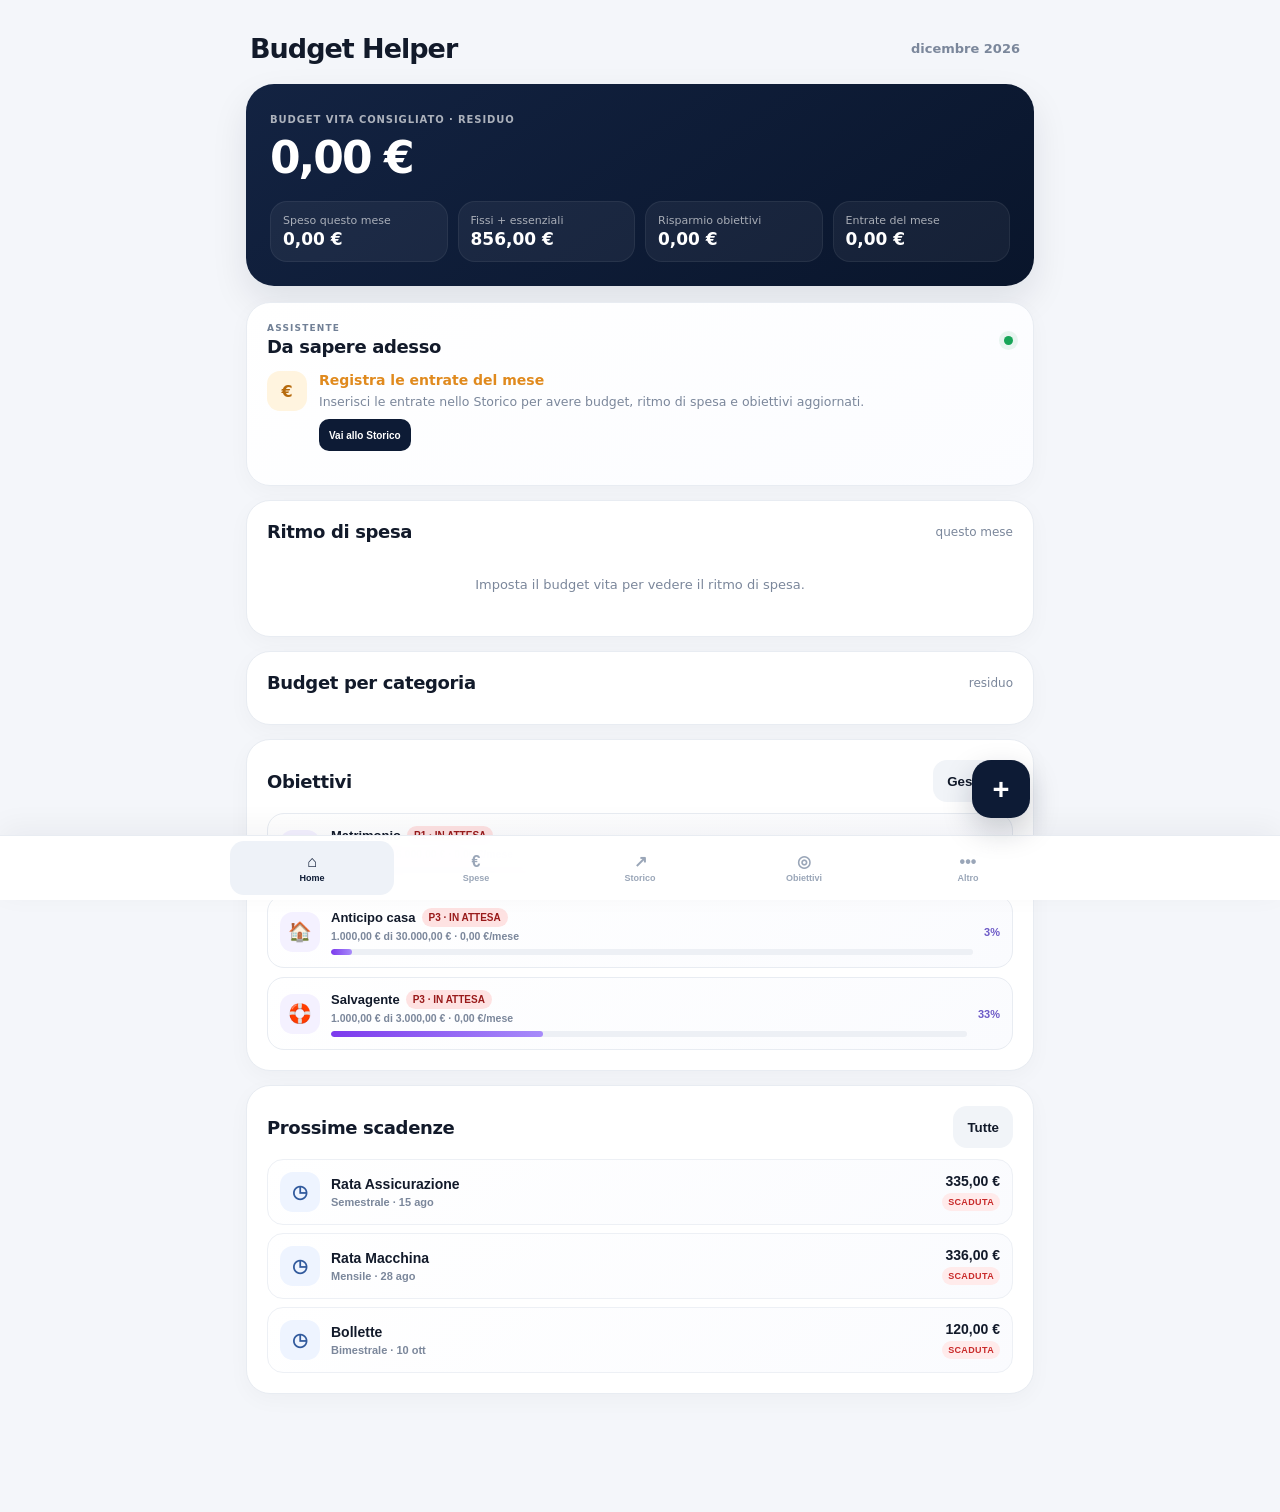
==== commit 6eca0066: "Load fixed-cost total and deadline preview fixes" ====
--- a/index.html
+++ b/index.html
@@ -1,10 +1,10 @@
-<!doctype html><html lang="it"><head><meta charset="utf-8"><meta name="viewport" content="width=device-width,initial-scale=1,viewport-fit=cover"><meta name="theme-color" content="#0f172a"><title>Budget Helper</title><link rel="manifest" href="manifest.json"><link rel="stylesheet" href="styles.css?v=43"></head><body><div class="wrap"><div class="top"><h1>Budget Helper</h1><div id="monthLabel" class="month"></div></div>
+<!doctype html><html lang="it"><head><meta charset="utf-8"><meta name="viewport" content="width=device-width,initial-scale=1,viewport-fit=cover"><meta name="theme-color" content="#0f172a"><title>Budget Helper</title><link rel="manifest" href="manifest.json"><link rel="stylesheet" href="styles.css?v=45"></head><body><div class="wrap"><div class="top"><h1>Budget Helper</h1><div id="monthLabel" class="month"></div></div>
 <section id="home" class="page on"><div class="hero"><small>DISPONIBILE PER LA VITA QUOTIDIANA</small><div id="lifeLeft" class="big">€0</div><div class="heroGrid"><div class="heroMini"><span>Speso questo mese</span><b id="spentM">€0</b></div><div class="heroMini"><span>Fissi + essenziali</span><b id="fixedM">€0</b></div><div class="heroMini"><span>Risparmio obiettivi</span><b id="saveM">€0</b></div><div class="heroMini"><span>Entrate del mese</span><b id="homeIncome">€0</b></div></div></div><div class="card assistantCard"><div class="title"><div><span class="eyebrow">ASSISTENTE</span><h2>Da sapere adesso</h2></div><span class="assistantDot"></span></div><div id="smartInsights"></div></div><div class="card"><div class="title"><h2>Ritmo di spesa</h2><span class="muted">questo mese</span></div><div id="spendingPace"></div></div><div class="card"><div class="title"><h2>Budget per categoria</h2><span class="muted">residuo</span></div><div id="budgetRows"></div></div><div class="card"><div class="title"><h2>Obiettivi</h2><button class="ghost" onclick="openTab('goals')">Gestisci</button></div><div id="goalPreview"></div></div><div class="card"><div class="title"><h2>Prossime scadenze</h2><button class="ghost" onclick="openTab('deadlines')">Tutte</button></div><div id="homeDeadlines"></div></div></section>
 <section id="expenses" class="page"><div class="card"><div class="title"><h2>Spese di questo mese</h2><div><span id="expenseTotal" class="money"></span> <button onclick="openExpense()">+ Spesa</button></div></div><div id="expenseList"></div></div></section>
 <section id="history" class="page"><div class="card"><div class="monthNav"><button class="ghost" onclick="shiftHistory(-1)">‹</button><select id="historyMonth" onchange="setHistoryMonth(this.value)"></select><button class="ghost" onclick="shiftHistory(1)">›</button></div></div><div class="card"><div class="statGrid"><div class="stat"><span>Entrate</span><input id="histIncome" type="number" step=".01" inputmode="decimal" onchange="saveHistoryIncome()"></div><div class="stat"><span>Uscite</span><b id="histOut">€0</b></div><div class="stat"><span>Risparmio</span><b id="histSave">€0</b></div><div class="stat"><span>% risparmio</span><b id="histRate">0%</b></div></div></div><div class="card"><div class="title"><h2>Andamento spese</h2><div id="chartToggle" class="toggle"><button class="on" onclick="switchChart('total',this)">Totale</button><button onclick="switchChart('cats',this)">Categorie</button></div></div><div class="chartWrap"><canvas id="historyChart"></canvas></div></div><div class="card"><div class="title"><h2>Spesa per categoria</h2></div><div id="historyCats"></div></div></section>
 <section id="goals" class="page"><div class="card"><div class="split"><div class="stat"><span>Capacità mensile</span><b id="goalCapacity">€0</b></div><div class="stat"><span>Non assegnato</span><b id="goalRemainder">€0</b></div></div></div><div class="card"><div class="title"><h2>Obiettivi di risparmio</h2></div><div id="goalList"></div></div><div class="card"><h2 style="font-size:16px">Nuovo obiettivo</h2><div class="form"><input id="gName" placeholder="Nome, es. Matrimonio"><div class="form2"><input id="gTarget" type="number" placeholder="Target €"><input id="gSaved" type="number" placeholder="Già accantonato €"></div><div class="form2"><input id="gPrio" type="number" min="1" value="1" placeholder="Priorità"><input id="gDate" type="date"></div><button onclick="addGoal()">Aggiungi obiettivo</button></div></div></section>
 <section id="deadlines" class="page"><div class="card"><div class="title"><h2>Spese fisse & scadenze</h2><span class="money"><span id="deadlineMonthly"></span>/mese</span></div><div id="deadlineList"></div></div><div class="card"><h2 style="font-size:16px">Nuova scadenza</h2><div class="form"><input id="dlName" placeholder="Voce, es. Assicurazione"><div class="form2"><input id="dlAmount" type="number" step=".01" placeholder="Importo €"><select id="dlFreq"><option>Mensile</option><option>Bimestrale</option><option>Trimestrale</option><option>Semestrale</option><option>Annuale</option></select></div><input id="dlDate" type="date"><button onclick="addDeadline()">Aggiungi scadenza</button></div></div><div class="card"><div class="callout">Quando premi <b>Pagato</b>, la prossima data avanza automaticamente in base alla frequenza. La quota mensile viene usata dal Budget Helper per capire quanto denaro è davvero disponibile.</div></div></section>
-<section id="settings" class="page"><div class="card"><div class="title"><h2>Budget e margini</h2></div><div class="callout" style="margin-bottom:8px">Le <b>entrate</b> si registrano esclusivamente nello <b>Storico</b>, mese per mese.</div><div class="setting"><div><div class="name">Budget vita quotidiana</div><div class="meta">Soglia minima di comfort. Se le entrate lo permettono, l’app può consigliarti più margine.</div></div><input id="life" type="number" onchange="saveSettings()"></div><div class="setting"><div><div class="name">Altri costi fissi mensili</div><div class="meta">Oltre alle scadenze ricorrenti</div></div><input id="otherFixed" type="number" onchange="saveSettings()"></div><div class="row"><div><div class="name">Totale fissi mensilizzati</div><div class="meta">Calcolato automaticamente dalle scadenze</div></div><div id="fixedCalc" class="money"></div></div></div><input id="salary" type="hidden" value="0"><input id="extra" type="hidden" value="0"><div class="card"><div class="title"><h2>Minimi essenziali</h2><span class="muted">protetti prima del risparmio</span></div><div id="essentialSettings"></div></div><div class="card"><div class="title"><h2>Distribuzione budget vita</h2><span class="muted">percentuali</span></div><div id="catSettings"></div></div></section>
+<section id="settings" class="page"><div class="card"><div class="title"><h2>Budget e margini</h2></div><div class="callout" style="margin-bottom:8px">Le <b>entrate</b> si registrano esclusivamente nello <b>Storico</b>, mese per mese.</div><div class="setting"><div><div class="name">Budget vita quotidiana</div><div class="meta">Soglia minima di comfort. Se le entrate lo permettono, l’app può consigliarti più margine.</div></div><input id="life" type="number" onchange="saveSettings()"></div><div class="setting"><div><div class="name">Altri costi fissi mensili</div><div class="meta">Oltre alle scadenze ricorrenti</div></div><input id="otherFixed" type="number" onchange="saveSettings()"></div><div class="row"><div><div class="name">Totale fissi mensilizzati</div><div class="meta">Calcolato automaticamente dalle scadenze</div></div><div id="fixedCalc" class="money">€0,00</div></div></div><input id="salary" type="hidden" value="0"><input id="extra" type="hidden" value="0"><div class="card"><div class="title"><h2>Minimi essenziali</h2><span class="muted">protetti prima del risparmio</span></div><div id="essentialSettings"></div></div><div class="card"><div class="title"><h2>Distribuzione budget vita</h2><span class="muted">percentuali</span></div><div id="catSettings"></div></div></section>
 <section id="more" class="page"><div class="moreHero"><div class="moreEyebrow">STRUMENTI</div><h2>Tutto il resto, in un posto solo</h2><p>Scadenze, analisi e impostazioni restano a portata di mano senza affollare la barra principale.</p></div><div class="actionGrid"><button class="actionCard" onclick="openTab('deadlines')"><span class="actionIcon">◷</span><strong>Scadenze</strong><small>Rate, bollo, assicurazione e bollette</small></button><button class="actionCard" onclick="openTab('analytics')"><span class="actionIcon">▥</span><strong>Analisi</strong><small>Riepilogo annuale e medie storiche</small></button><button class="actionCard" onclick="openTab('settings')"><span class="actionIcon">⚙</span><strong>Impostazioni</strong><small>Budget, minimi e backup dati</small></button></div></section></div>
 <button class="quick" onclick="openExpense()">+</button><div id="sheetBack" class="sheetBack" onclick="if(event.target===this)closeExpense()"><div class="sheet"><h2>Nuova spesa</h2><div class="form"><input id="exAmt" type="number" inputmode="decimal" step=".01" placeholder="Importo €"><select id="exCat"></select><input id="exDesc" placeholder="Nota opzionale"><div class="sheetActions"><button class="ghost" onclick="closeExpense()">Annulla</button><button onclick="addExpense()">Salva spesa</button></div></div></div></div>
-<nav class="tabs"><div><button class="on" data-tab="home" onclick="tab('home',this)"><b>⌂</b>Home</button><button data-tab="expenses" onclick="tab('expenses',this)"><b>€</b>Spese</button><button data-tab="history" onclick="tab('history',this)"><b>↗</b>Storico</button><button data-tab="goals" onclick="tab('goals',this)"><b>◎</b>Obiettivi</button><button data-tab="more" onclick="tab('more',this)"><b>•••</b>Altro</button></div></nav><script src="app.js?v=43"></script><script src="excel-data.js?v=43"></script><script src="monthly-income-v1.js?v=43"></script><script src="insights-v1.js?v=43"></script><script src="home-goals-preview-v1.js?v=43"></script><script>if('serviceWorker'in navigator)navigator.serviceWorker.register('./sw.js?v=43')</script></body></html>+<nav class="tabs"><div><button class="on" data-tab="home" onclick="tab('home',this)"><b>⌂</b>Home</button><button data-tab="expenses" onclick="tab('expenses',this)"><b>€</b>Spese</button><button data-tab="history" onclick="tab('history',this)"><b>↗</b>Storico</button><button data-tab="goals" onclick="tab('goals',this)"><b>◎</b>Obiettivi</button><button data-tab="more" onclick="tab('more',this)"><b>•••</b>Altro</button></div></nav><script src="app.js?v=45"></script><script src="excel-data.js?v=45"></script><script src="monthly-income-v1.js?v=45"></script><script src="insights-v1.js?v=45"></script><script src="home-goals-preview-v1.js?v=45"></script><script src="home-deadlines-preview-v1.js?v=45"></script><script src="settings-fixed-total-v1.js?v=45"></script><script>if('serviceWorker'in navigator)navigator.serviceWorker.register('./sw.js?v=45')</script></body></html>
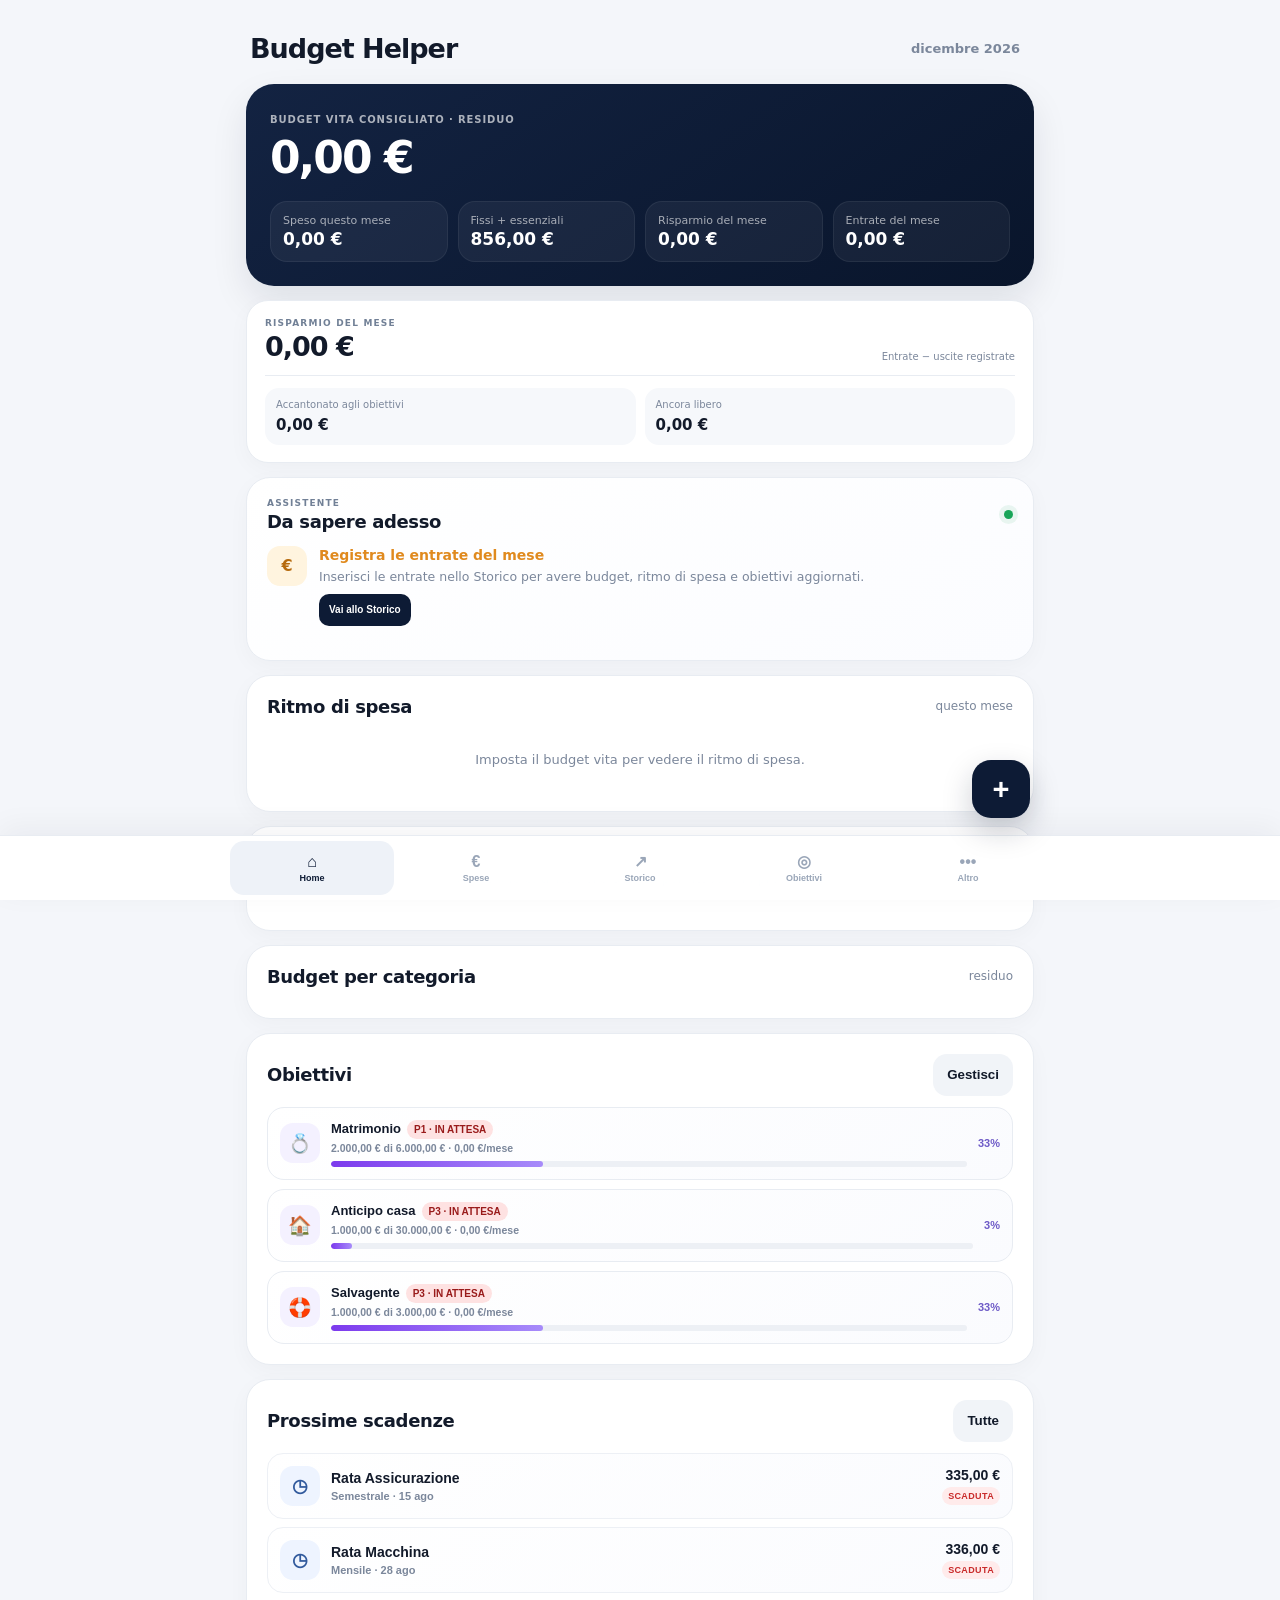
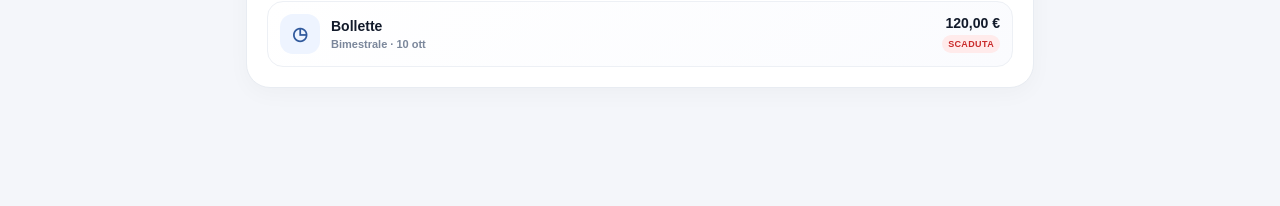
==== commit 999419e6: "Show clear monthly savings breakdown on Home" ====
--- a/index.html
+++ b/index.html
@@ -1,5 +1,5 @@
-<!doctype html><html lang="it"><head><meta charset="utf-8"><meta name="viewport" content="width=device-width,initial-scale=1,viewport-fit=cover"><meta name="theme-color" content="#0f172a"><title>Budget Helper</title><link rel="manifest" href="manifest.json"><link rel="stylesheet" href="styles.css?v=45"></head><body><div class="wrap"><div class="top"><h1>Budget Helper</h1><div id="monthLabel" class="month"></div></div>
-<section id="home" class="page on"><div class="hero"><small>DISPONIBILE PER LA VITA QUOTIDIANA</small><div id="lifeLeft" class="big">€0</div><div class="heroGrid"><div class="heroMini"><span>Speso questo mese</span><b id="spentM">€0</b></div><div class="heroMini"><span>Fissi + essenziali</span><b id="fixedM">€0</b></div><div class="heroMini"><span>Risparmio obiettivi</span><b id="saveM">€0</b></div><div class="heroMini"><span>Entrate del mese</span><b id="homeIncome">€0</b></div></div></div><div class="card assistantCard"><div class="title"><div><span class="eyebrow">ASSISTENTE</span><h2>Da sapere adesso</h2></div><span class="assistantDot"></span></div><div id="smartInsights"></div></div><div class="card"><div class="title"><h2>Ritmo di spesa</h2><span class="muted">questo mese</span></div><div id="spendingPace"></div></div><div class="card"><div class="title"><h2>Budget per categoria</h2><span class="muted">residuo</span></div><div id="budgetRows"></div></div><div class="card"><div class="title"><h2>Obiettivi</h2><button class="ghost" onclick="openTab('goals')">Gestisci</button></div><div id="goalPreview"></div></div><div class="card"><div class="title"><h2>Prossime scadenze</h2><button class="ghost" onclick="openTab('deadlines')">Tutte</button></div><div id="homeDeadlines"></div></div></section>
+<!doctype html><html lang="it"><head><meta charset="utf-8"><meta name="viewport" content="width=device-width,initial-scale=1,viewport-fit=cover"><meta name="theme-color" content="#0f172a"><title>Budget Helper</title><link rel="manifest" href="manifest.json"><link rel="stylesheet" href="styles.css?v=47"></head><body><div class="wrap"><div class="top"><h1>Budget Helper</h1><div id="monthLabel" class="month"></div></div>
+<section id="home" class="page on"><div class="hero"><small>DISPONIBILE PER LA VITA QUOTIDIANA</small><div id="lifeLeft" class="big">€0</div><div class="heroGrid"><div class="heroMini"><span>Speso questo mese</span><b id="spentM">€0</b></div><div class="heroMini"><span>Fissi + essenziali</span><b id="fixedM">€0</b></div><div class="heroMini"><span>Risparmio del mese</span><b id="saveM">€0</b></div><div class="heroMini"><span>Entrate del mese</span><b id="homeIncome">€0</b></div></div></div><div class="card assistantCard"><div class="title"><div><span class="eyebrow">ASSISTENTE</span><h2>Da sapere adesso</h2></div><span class="assistantDot"></span></div><div id="smartInsights"></div></div><div class="card"><div class="title"><h2>Ritmo di spesa</h2><span class="muted">questo mese</span></div><div id="spendingPace"></div></div><div class="card"><div class="title"><h2>Budget per categoria</h2><span class="muted">residuo</span></div><div id="budgetRows"></div></div><div class="card"><div class="title"><h2>Obiettivi</h2><button class="ghost" onclick="openTab('goals')">Gestisci</button></div><div id="goalPreview"></div></div><div class="card"><div class="title"><h2>Prossime scadenze</h2><button class="ghost" onclick="openTab('deadlines')">Tutte</button></div><div id="homeDeadlines"></div></div></section>
 <section id="expenses" class="page"><div class="card"><div class="title"><h2>Spese di questo mese</h2><div><span id="expenseTotal" class="money"></span> <button onclick="openExpense()">+ Spesa</button></div></div><div id="expenseList"></div></div></section>
 <section id="history" class="page"><div class="card"><div class="monthNav"><button class="ghost" onclick="shiftHistory(-1)">‹</button><select id="historyMonth" onchange="setHistoryMonth(this.value)"></select><button class="ghost" onclick="shiftHistory(1)">›</button></div></div><div class="card"><div class="statGrid"><div class="stat"><span>Entrate</span><input id="histIncome" type="number" step=".01" inputmode="decimal" onchange="saveHistoryIncome()"></div><div class="stat"><span>Uscite</span><b id="histOut">€0</b></div><div class="stat"><span>Risparmio</span><b id="histSave">€0</b></div><div class="stat"><span>% risparmio</span><b id="histRate">0%</b></div></div></div><div class="card"><div class="title"><h2>Andamento spese</h2><div id="chartToggle" class="toggle"><button class="on" onclick="switchChart('total',this)">Totale</button><button onclick="switchChart('cats',this)">Categorie</button></div></div><div class="chartWrap"><canvas id="historyChart"></canvas></div></div><div class="card"><div class="title"><h2>Spesa per categoria</h2></div><div id="historyCats"></div></div></section>
 <section id="goals" class="page"><div class="card"><div class="split"><div class="stat"><span>Capacità mensile</span><b id="goalCapacity">€0</b></div><div class="stat"><span>Non assegnato</span><b id="goalRemainder">€0</b></div></div></div><div class="card"><div class="title"><h2>Obiettivi di risparmio</h2></div><div id="goalList"></div></div><div class="card"><h2 style="font-size:16px">Nuovo obiettivo</h2><div class="form"><input id="gName" placeholder="Nome, es. Matrimonio"><div class="form2"><input id="gTarget" type="number" placeholder="Target €"><input id="gSaved" type="number" placeholder="Già accantonato €"></div><div class="form2"><input id="gPrio" type="number" min="1" value="1" placeholder="Priorità"><input id="gDate" type="date"></div><button onclick="addGoal()">Aggiungi obiettivo</button></div></div></section>
@@ -7,4 +7,4 @@
 <section id="settings" class="page"><div class="card"><div class="title"><h2>Budget e margini</h2></div><div class="callout" style="margin-bottom:8px">Le <b>entrate</b> si registrano esclusivamente nello <b>Storico</b>, mese per mese.</div><div class="setting"><div><div class="name">Budget vita quotidiana</div><div class="meta">Soglia minima di comfort. Se le entrate lo permettono, l’app può consigliarti più margine.</div></div><input id="life" type="number" onchange="saveSettings()"></div><div class="setting"><div><div class="name">Altri costi fissi mensili</div><div class="meta">Oltre alle scadenze ricorrenti</div></div><input id="otherFixed" type="number" onchange="saveSettings()"></div><div class="row"><div><div class="name">Totale fissi mensilizzati</div><div class="meta">Calcolato automaticamente dalle scadenze</div></div><div id="fixedCalc" class="money">€0,00</div></div></div><input id="salary" type="hidden" value="0"><input id="extra" type="hidden" value="0"><div class="card"><div class="title"><h2>Minimi essenziali</h2><span class="muted">protetti prima del risparmio</span></div><div id="essentialSettings"></div></div><div class="card"><div class="title"><h2>Distribuzione budget vita</h2><span class="muted">percentuali</span></div><div id="catSettings"></div></div></section>
 <section id="more" class="page"><div class="moreHero"><div class="moreEyebrow">STRUMENTI</div><h2>Tutto il resto, in un posto solo</h2><p>Scadenze, analisi e impostazioni restano a portata di mano senza affollare la barra principale.</p></div><div class="actionGrid"><button class="actionCard" onclick="openTab('deadlines')"><span class="actionIcon">◷</span><strong>Scadenze</strong><small>Rate, bollo, assicurazione e bollette</small></button><button class="actionCard" onclick="openTab('analytics')"><span class="actionIcon">▥</span><strong>Analisi</strong><small>Riepilogo annuale e medie storiche</small></button><button class="actionCard" onclick="openTab('settings')"><span class="actionIcon">⚙</span><strong>Impostazioni</strong><small>Budget, minimi e backup dati</small></button></div></section></div>
 <button class="quick" onclick="openExpense()">+</button><div id="sheetBack" class="sheetBack" onclick="if(event.target===this)closeExpense()"><div class="sheet"><h2>Nuova spesa</h2><div class="form"><input id="exAmt" type="number" inputmode="decimal" step=".01" placeholder="Importo €"><select id="exCat"></select><input id="exDesc" placeholder="Nota opzionale"><div class="sheetActions"><button class="ghost" onclick="closeExpense()">Annulla</button><button onclick="addExpense()">Salva spesa</button></div></div></div></div>
-<nav class="tabs"><div><button class="on" data-tab="home" onclick="tab('home',this)"><b>⌂</b>Home</button><button data-tab="expenses" onclick="tab('expenses',this)"><b>€</b>Spese</button><button data-tab="history" onclick="tab('history',this)"><b>↗</b>Storico</button><button data-tab="goals" onclick="tab('goals',this)"><b>◎</b>Obiettivi</button><button data-tab="more" onclick="tab('more',this)"><b>•••</b>Altro</button></div></nav><script src="app.js?v=45"></script><script src="excel-data.js?v=45"></script><script src="monthly-income-v1.js?v=45"></script><script src="insights-v1.js?v=45"></script><script src="home-goals-preview-v1.js?v=45"></script><script src="home-deadlines-preview-v1.js?v=45"></script><script src="settings-fixed-total-v1.js?v=45"></script><script>if('serviceWorker'in navigator)navigator.serviceWorker.register('./sw.js?v=45')</script></body></html>+<nav class="tabs"><div><button class="on" data-tab="home" onclick="tab('home',this)"><b>⌂</b>Home</button><button data-tab="expenses" onclick="tab('expenses',this)"><b>€</b>Spese</button><button data-tab="history" onclick="tab('history',this)"><b>↗</b>Storico</button><button data-tab="goals" onclick="tab('goals',this)"><b>◎</b>Obiettivi</button><button data-tab="more" onclick="tab('more',this)"><b>•••</b>Altro</button></div></nav><script src="app.js?v=47"></script><script src="excel-data.js?v=47"></script><script src="monthly-income-v1.js?v=47"></script><script src="insights-v1.js?v=47"></script><script src="home-goals-preview-v1.js?v=47"></script><script src="home-deadlines-preview-v1.js?v=47"></script><script src="settings-fixed-total-v1.js?v=47"></script><script src="forecast-v1.js?v=47"></script><script src="home-savings-v1.js?v=47"></script><script>if('serviceWorker'in navigator)navigator.serviceWorker.register('./sw.js?v=47')</script></body></html>
